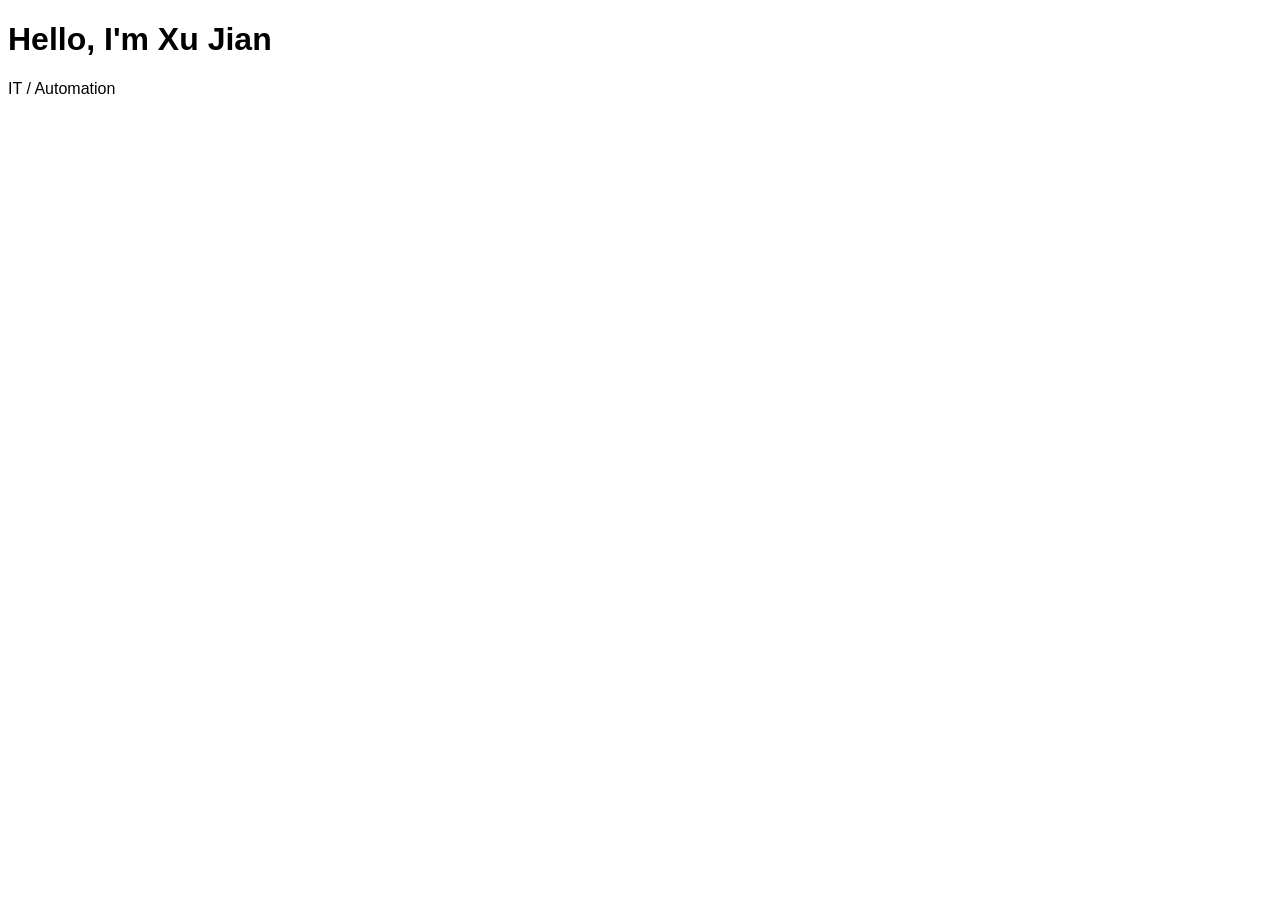
==== en/index.html @ 222ffc36 "Initial commit: personal site with multi-language support" ====
<!DOCTYPE html><html lang="en"><head>
<meta charset="UTF-8"><title>Xu Jian | Personal Site</title>
<link rel="stylesheet" href="/assets/css/style.css"></head>
<body><h1>Hello, I'm Xu Jian</h1><p>IT / Automation</p></body></html>
---- assets/css/style.css ----
body{font-family:Arial;}
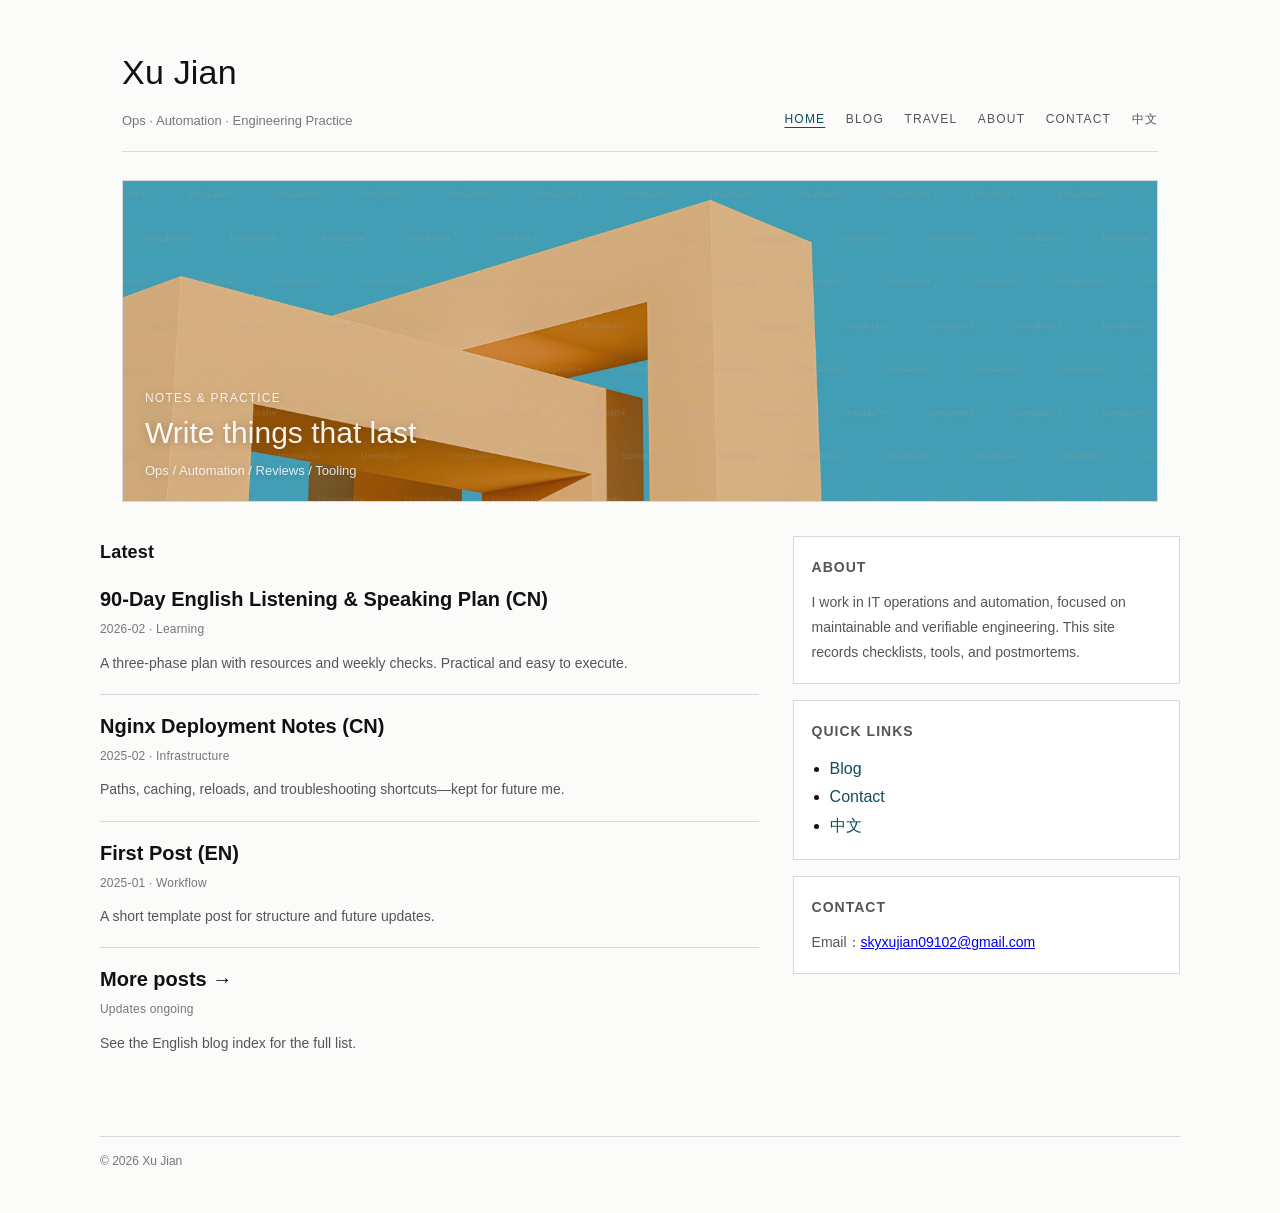
==== commit 79e53a72: "Update site: sync all content from webhall-site including blog, travel, and EN pages" ====
--- a/en/index.html
+++ b/en/index.html
@@ -1,4 +1,123 @@
-<!DOCTYPE html><html lang="en"><head>
-<meta charset="UTF-8"><title>Xu Jian | Personal Site</title>
-<link rel="stylesheet" href="/assets/css/style.css"></head>
-<body><h1>Hello, I'm Xu Jian</h1><p>IT / Automation</p></body></html>+<!DOCTYPE html>
+<html lang="en">
+<head>
+  <meta charset="UTF-8" />
+  <meta name="viewport" content="width=device-width, initial-scale=1" />
+  <title>Xu Jian | Notes & Articles</title>
+
+  <meta name="description" content="Personal website: operations, automation, engineering practice, and notes.">
+  <meta name="author" content="Xu Jian">
+
+  <link rel="stylesheet" href="/assets/css/style.css" />
+</head>
+
+<body>
+  <header class="site-header">
+    <div class="container">
+      <div class="masthead">
+        <div class="brand">
+          <a href="/en/" class="brand-title">Xu Jian</a>
+          <div class="brand-sub">Ops · Automation · Engineering Practice</div>
+        </div>
+
+        <nav class="nav">
+          <a href="/en/" class="is-active">Home</a>
+          <a href="/en/blog/">Blog</a>
+          <a href="/travel/">Travel</a>
+          <a href="#about">About</a>
+          <a href="#contact">Contact</a>
+          <a href="/">中文</a>
+        </nav>
+      </div>
+
+      <div class="rule"></div>
+    </div>
+  </header>
+
+  <section class="banner">
+    <div class="container">
+      <div class="banner-frame">
+        <img src="/assets/img/banner.jpg" alt="Banner" loading="lazy">
+        <div class="banner-caption">
+          <div class="cap-top">Notes & Practice</div>
+          <div class="cap-title">Write things that last</div>
+          <div class="cap-sub">Ops / Automation / Reviews / Tooling</div>
+        </div>
+      </div>
+    </div>
+  </section>
+
+  <main class="container main">
+    <div class="layout">
+      <section class="posts">
+        <h2 class="section-title">Latest</h2>
+
+        <article class="post-item">
+          <h3><a href="/blog/posts/2026-02-english-study-plan.html">90‑Day English Listening & Speaking Plan (CN)</a></h3>
+          <div class="post-meta">2026-02 · Learning</div>
+          <p class="post-excerpt">
+            A three‑phase plan with resources and weekly checks. Practical and easy to execute.
+          </p>
+        </article>
+
+        <article class="post-item">
+          <h3><a href="/blog/posts/2025-02-nginx-notes.html">Nginx Deployment Notes (CN)</a></h3>
+          <div class="post-meta">2025-02 · Infrastructure</div>
+          <p class="post-excerpt">
+            Paths, caching, reloads, and troubleshooting shortcuts—kept for future me.
+          </p>
+        </article>
+
+        <article class="post-item">
+          <h3><a href="/en/blog/posts/2025-01-first-post.html">First Post (EN)</a></h3>
+          <div class="post-meta">2025-01 · Workflow</div>
+          <p class="post-excerpt">
+            A short template post for structure and future updates.
+          </p>
+        </article>
+
+        <article class="post-item">
+          <h3><a href="/en/blog/">More posts →</a></h3>
+          <div class="post-meta">Updates ongoing</div>
+          <p class="post-excerpt">
+            See the English blog index for the full list.
+          </p>
+        </article>
+      </section>
+
+      <aside class="sidebar">
+        <div class="side-card">
+          <h3 class="side-title">About</h3>
+          <p class="side-text" id="about">
+            I work in IT operations and automation, focused on maintainable and verifiable engineering.
+            This site records checklists, tools, and postmortems.
+          </p>
+        </div>
+
+        <div class="side-card">
+          <h3 class="side-title">Quick Links</h3>
+          <ul class="side-links">
+            <li><a href="/en/blog/">Blog</a></li>
+            <li><a href="#contact">Contact</a></li>
+            <li><a href="/">中文</a></li>
+          </ul>
+        </div>
+
+        <div class="side-card" id="contact">
+          <h3 class="side-title">Contact</h3>
+          <p class="side-text">
+            Email：<a href="mailto:skyxujian09102@gmail.com">skyxujian09102@gmail.com</a>
+          </p>
+        </div>
+      </aside>
+    </div>
+
+    <footer class="site-footer">
+      <div class="rule"></div>
+      <div class="footer-text">© 2026 Xu Jian</div>
+    </footer>
+  </main>
+
+  <script src="/assets/js/main.js"></script>
+</body>
+</html>
--- a/assets/css/style.css
+++ b/assets/css/style.css
@@ -1 +1,499 @@
-body{font-family:Arial;}+:root{
+  --paper:#fbfbfa;
+  --ink:#111;
+  --sub:#555;
+  --muted:#777;
+  --line:#d9d9d9;
+
+  --link:#0f4c5c;         /* 克制深青蓝：只做链接与强调 */
+  --link-hover:#0b3b47;
+
+  --max: 1080px;
+}
+
+*{box-sizing:border-box}
+html,body{margin:0;padding:0}
+body{
+  background: var(--paper);
+  color: var(--ink);
+  font-family: -apple-system,BlinkMacSystemFont,"Segoe UI","PingFang SC",Arial,sans-serif;
+  line-height: 1.8;
+  -webkit-font-smoothing: antialiased;
+  text-rendering: optimizeLegibility;
+}
+
+.container{
+  max-width: var(--max);
+  margin: 0 auto;
+  padding: 0 22px;
+}
+
+/* 顶部：纸张感 */
+.site-header{
+  padding: 42px 0 18px;
+}
+
+.masthead{
+  display:flex;
+  align-items:flex-end;
+  justify-content:space-between;
+  gap: 18px;
+  flex-wrap: wrap;
+}
+
+.brand-title{
+  font-size: 34px;
+  letter-spacing: .2px;
+  text-decoration:none;
+  color: var(--ink);
+}
+
+.brand-sub{
+  margin-top: 6px;
+  font-size: 13px;
+  color: var(--muted);
+}
+
+.nav a{
+  font-size: 12px;
+  letter-spacing: 1.2px;
+  text-transform: uppercase;
+  text-decoration:none;
+  color: var(--sub);
+  margin-left: 16px;
+}
+
+.nav a:hover{color: var(--link)}
+.nav a.is-active{color: var(--link); text-decoration: underline; text-underline-offset: 4px;}
+
+.rule{
+  height:1px;
+  background: var(--line);
+  margin-top: 18px;
+}
+
+/* 横幅：插图感，不抢戏 */
+.banner{
+  padding: 10px 0 26px;
+}
+
+.banner-frame{
+  position: relative;
+  border: 1px solid var(--line);
+  background: #fff;
+}
+
+.banner-frame img{
+  width:100%;
+  height: 320px;
+  object-fit: cover;
+  display:block;
+  filter: saturate(.95) contrast(.98);
+}
+
+/* 横幅文字：淡淡的，不做舞台 */
+.banner-caption{
+  position:absolute;
+  left: 22px;
+  bottom: 18px;
+  color: rgba(255,255,255,.92);
+  text-shadow: 0 1px 10px rgba(0,0,0,.25);
+  max-width: 70%;
+}
+
+.cap-top{
+  font-size: 12px;
+  letter-spacing: 1.2px;
+  text-transform: uppercase;
+  opacity: .9;
+}
+
+.cap-title{
+  margin-top: 6px;
+  font-size: 30px;
+  line-height: 1.2;
+  font-weight: 500;
+}
+
+.cap-sub{
+  margin-top: 8px;
+  font-size: 13px;
+  opacity: .9;
+}
+
+/* 主体布局 */
+.main{
+  padding: 8px 0 40px;
+}
+
+.layout{
+  display:grid;
+  grid-template-columns: 1.7fr 1fr;
+  gap: 34px;
+  align-items:start;
+}
+
+.section-title{
+  margin: 0 0 18px;
+  font-size: 18px;
+  font-weight: 600;
+  letter-spacing: .2px;
+}
+
+/* 文章列表：像杂志，不像卡片 */
+.post-item{
+  padding: 18px 0;
+  border-top: 1px solid var(--line);
+}
+
+.post-item:first-of-type{
+  border-top: 0;
+  padding-top: 0;
+}
+
+.post-item h3{
+  margin: 0;
+  font-size: 20px;
+  line-height: 1.35;
+  font-weight: 600;
+}
+
+.post-item a{
+  color: var(--ink);
+  text-decoration: none;
+}
+
+.post-item a:hover{
+  color: var(--link);
+  text-decoration: underline;
+  text-underline-offset: 4px;
+}
+
+.post-meta{
+  margin-top: 6px;
+  font-size: 12px;
+  color: var(--muted);
+  letter-spacing: .2px;
+}
+
+.post-excerpt{
+  margin: 10px 0 0;
+  color: var(--sub);
+  font-size: 14px;
+}
+
+/* 侧栏：克制的小纸块 */
+.side-card{
+  border: 1px solid var(--line);
+  padding: 18px 18px;
+  background: #fff;
+  margin-bottom: 16px;
+}
+
+.side-title{
+  margin: 0 0 10px;
+  font-size: 14px;
+  letter-spacing: 1px;
+  text-transform: uppercase;
+  color: var(--sub);
+}
+
+.side-text{
+  margin: 0;
+  font-size: 14px;
+  color: var(--sub);
+}
+
+.side-links{
+  margin: 0;
+  padding-left: 18px;
+}
+
+.side-links a{
+  color: var(--link);
+  text-decoration: none;
+}
+.side-links a:hover{
+  text-decoration: underline;
+  text-underline-offset: 4px;
+}
+
+/* Footer */
+.site-footer{
+  margin-top: 32px;
+  padding-top: 12px;
+}
+
+.footer-text{
+  margin-top: 14px;
+  font-size: 12px;
+  color: var(--muted);
+}
+
+/* 旅行相关样式 */
+
+/* 旅行分类导航 */
+.travel-categories{
+  margin-bottom: 24px;
+}
+
+.category-tabs{
+  display: flex;
+  gap: 12px;
+  margin-top: 12px;
+  padding-bottom: 12px;
+  border-bottom: 2px solid var(--line);
+}
+
+.cat-tab{
+  padding: 8px 18px;
+  font-size: 14px;
+  text-decoration: none;
+  color: var(--sub);
+  background: transparent;
+  border: 1px solid var(--line);
+  border-radius: 4px;
+  transition: all 0.2s ease;
+  cursor: pointer;
+}
+
+.cat-tab:hover{
+  color: var(--link);
+  border-color: var(--link);
+}
+
+.cat-tab.active{
+  color: #fff;
+  background: var(--link);
+  border-color: var(--link);
+}
+
+.travel-category{
+  animation: fadeIn 0.3s ease;
+}
+
+@keyframes fadeIn {
+  from { opacity: 0; transform: translateY(10px); }
+  to { opacity: 1; transform: translateY(0); }
+}
+
+/* 旅行文章预览图 */
+.travel-preview{
+  margin-top: 14px;
+  border: 1px solid var(--line);
+}
+
+.travel-preview img{
+  width: 100%;
+  height: auto;
+  display: block;
+  object-fit: cover;
+}
+
+/* 照片画廊区域 */
+.photo-gallery-section{
+  margin-top: 40px;
+  padding-top: 28px;
+  border-top: 1px solid var(--line);
+}
+
+.photo-gallery{
+  display: grid;
+  grid-template-columns: repeat(3, 1fr);
+  gap: 12px;
+  margin-top: 18px;
+}
+
+.photo-item{
+  position: relative;
+  overflow: hidden;
+  border: 1px solid var(--line);
+  background: #fff;
+  aspect-ratio: 4/3;
+}
+
+.photo-item img{
+  width: 100%;
+  height: 100%;
+  object-fit: cover;
+  display: block;
+  transition: transform 0.3s ease;
+}
+
+.photo-item:hover img{
+  transform: scale(1.05);
+}
+
+/* 文章详情页样式 */
+.post-content{
+  max-width: 780px;
+  margin: 0 auto;
+}
+
+.post-header{
+  padding-bottom: 24px;
+  border-bottom: 1px solid var(--line);
+  margin-bottom: 32px;
+}
+
+.post-title{
+  margin: 0;
+  font-size: 36px;
+  line-height: 1.3;
+  font-weight: 700;
+  color: var(--ink);
+}
+
+.post-body{
+  font-size: 16px;
+  line-height: 1.8;
+  color: var(--ink);
+}
+
+.post-body h2{
+  margin: 38px 0 16px;
+  font-size: 26px;
+  font-weight: 600;
+  color: var(--ink);
+}
+
+.post-body h3{
+  margin: 28px 0 12px;
+  font-size: 20px;
+  font-weight: 600;
+  color: var(--ink);
+}
+
+.post-body p{
+  margin: 16px 0;
+}
+
+.post-body ul, .post-body ol{
+  margin: 16px 0;
+  padding-left: 28px;
+}
+
+.post-body li{
+  margin: 8px 0;
+}
+
+.post-body blockquote{
+  margin: 24px 0;
+  padding: 16px 20px;
+  border-left: 4px solid var(--link);
+  background: #f9f9f9;
+  font-style: italic;
+  color: var(--sub);
+}
+
+.post-body blockquote p{
+  margin: 0;
+}
+
+/* 旅行照片网格 */
+.travel-photo-grid{
+  display: grid;
+  grid-template-columns: repeat(2, 1fr);
+  gap: 14px;
+  margin: 24px 0;
+}
+
+.travel-photo-grid.single{
+  grid-template-columns: 1fr;
+}
+
+.travel-photo-grid img{
+  width: 100%;
+  height: auto;
+  border: 1px solid var(--line);
+  display: block;
+}
+
+/* 视频容器 */
+.travel-video{
+  margin: 28px 0;
+  border: 1px solid var(--line);
+  background: #000;
+}
+
+.travel-video video{
+  width: 100%;
+  height: auto;
+  display: block;
+}
+
+.video-caption{
+  margin: 0;
+  padding: 10px 14px;
+  font-size: 13px;
+  color: var(--muted);
+  background: var(--paper);
+  text-align: center;
+}
+
+/* 文章底部 */
+.post-footer{
+  margin-top: 48px;
+  padding-top: 24px;
+  border-top: 1px solid var(--line);
+}
+
+.post-tags{
+  margin-bottom: 20px;
+}
+
+.tag{
+  display: inline-block;
+  padding: 4px 12px;
+  margin-right: 8px;
+  margin-bottom: 8px;
+  font-size: 12px;
+  color: var(--link);
+  background: #f0f0f0;
+  border-radius: 3px;
+  text-transform: uppercase;
+  letter-spacing: 0.5px;
+}
+
+.btn-back{
+  display: inline-block;
+  padding: 8px 16px;
+  font-size: 14px;
+  color: var(--link);
+  text-decoration: none;
+  border: 1px solid var(--link);
+  border-radius: 3px;
+  transition: all 0.2s ease;
+}
+
+.btn-back:hover{
+  background: var(--link);
+  color: #fff;
+}
+
+/* 响应式 */
+@media (max-width: 900px){
+  .banner-frame img{height: 260px;}
+  .layout{grid-template-columns: 1fr; gap: 18px;}
+  .nav a{margin-left: 12px;}
+  
+  .photo-gallery{
+    grid-template-columns: repeat(2, 1fr);
+  }
+  
+  .travel-photo-grid{
+    grid-template-columns: 1fr;
+  }
+  
+  .post-title{
+    font-size: 28px;
+  }
+  
+  .post-body{
+    font-size: 15px;
+  }
+  
+  .post-body h2{
+    font-size: 22px;
+  }
+}
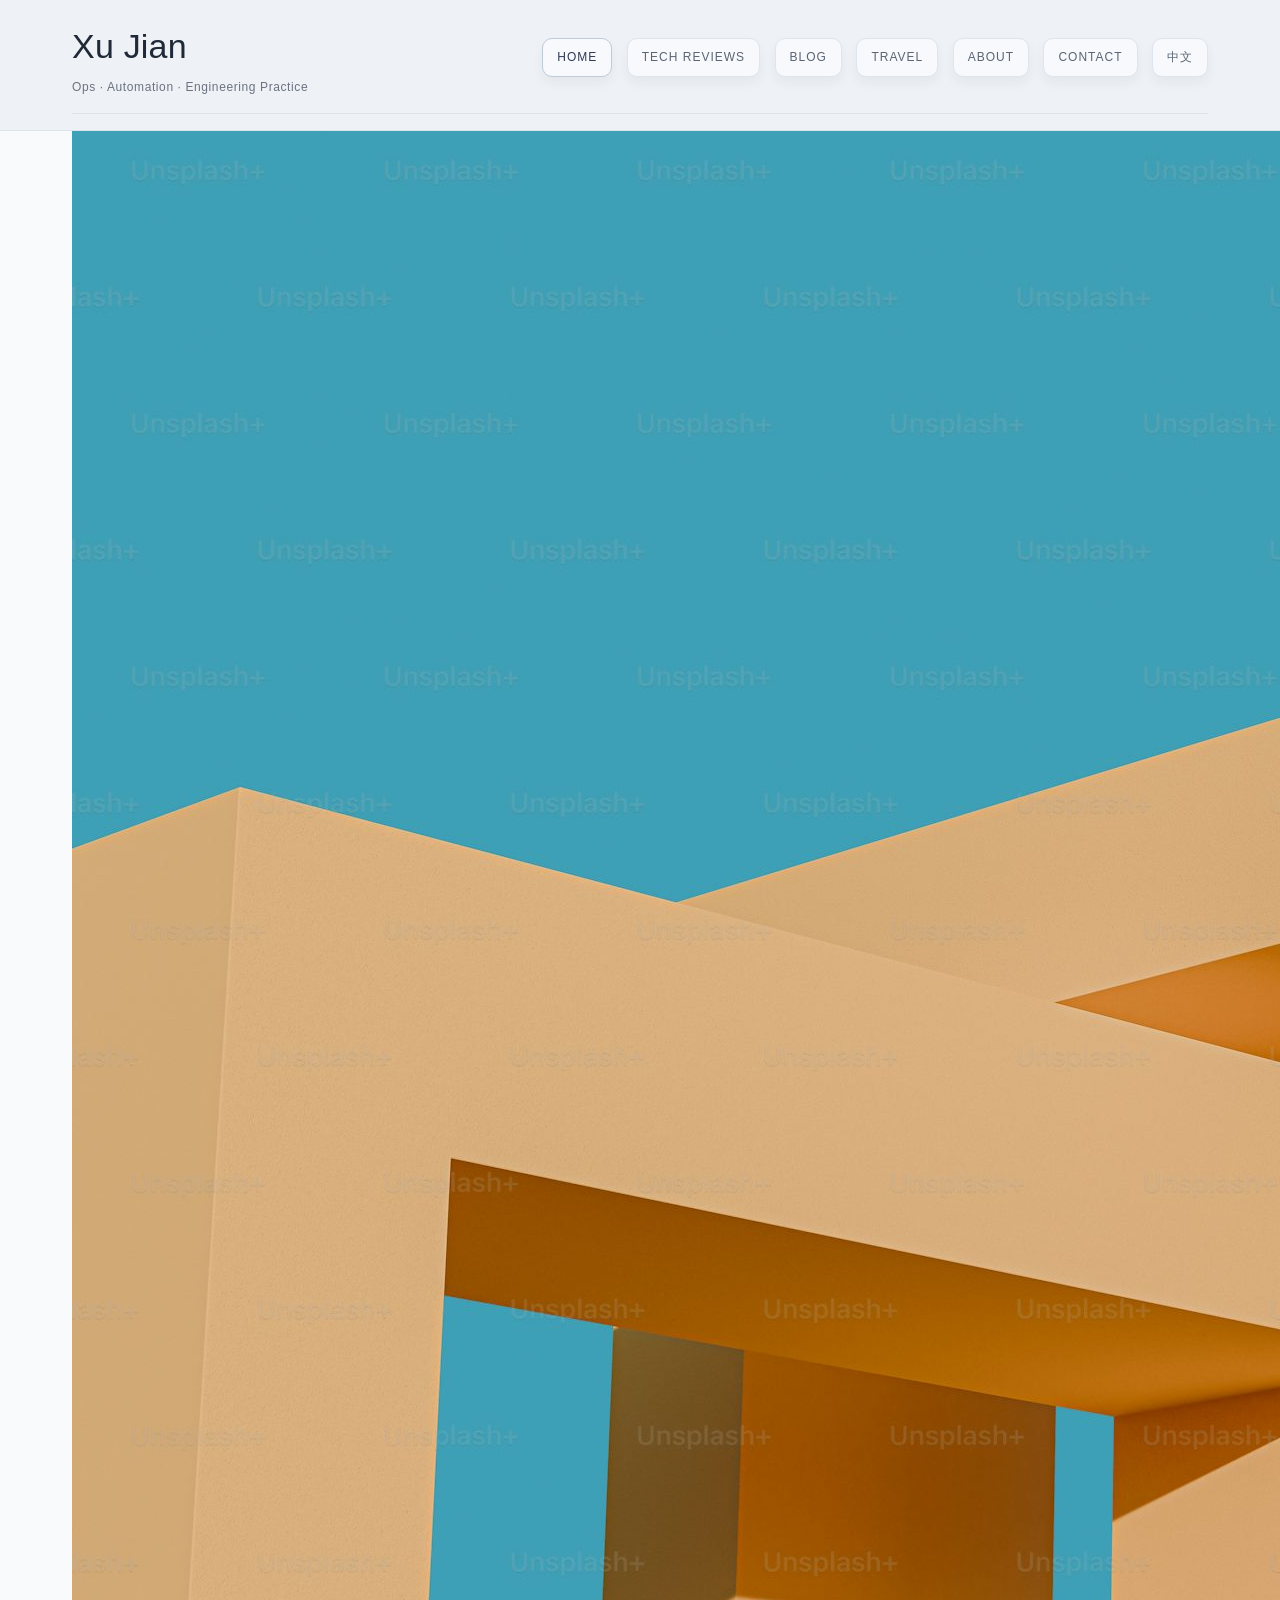
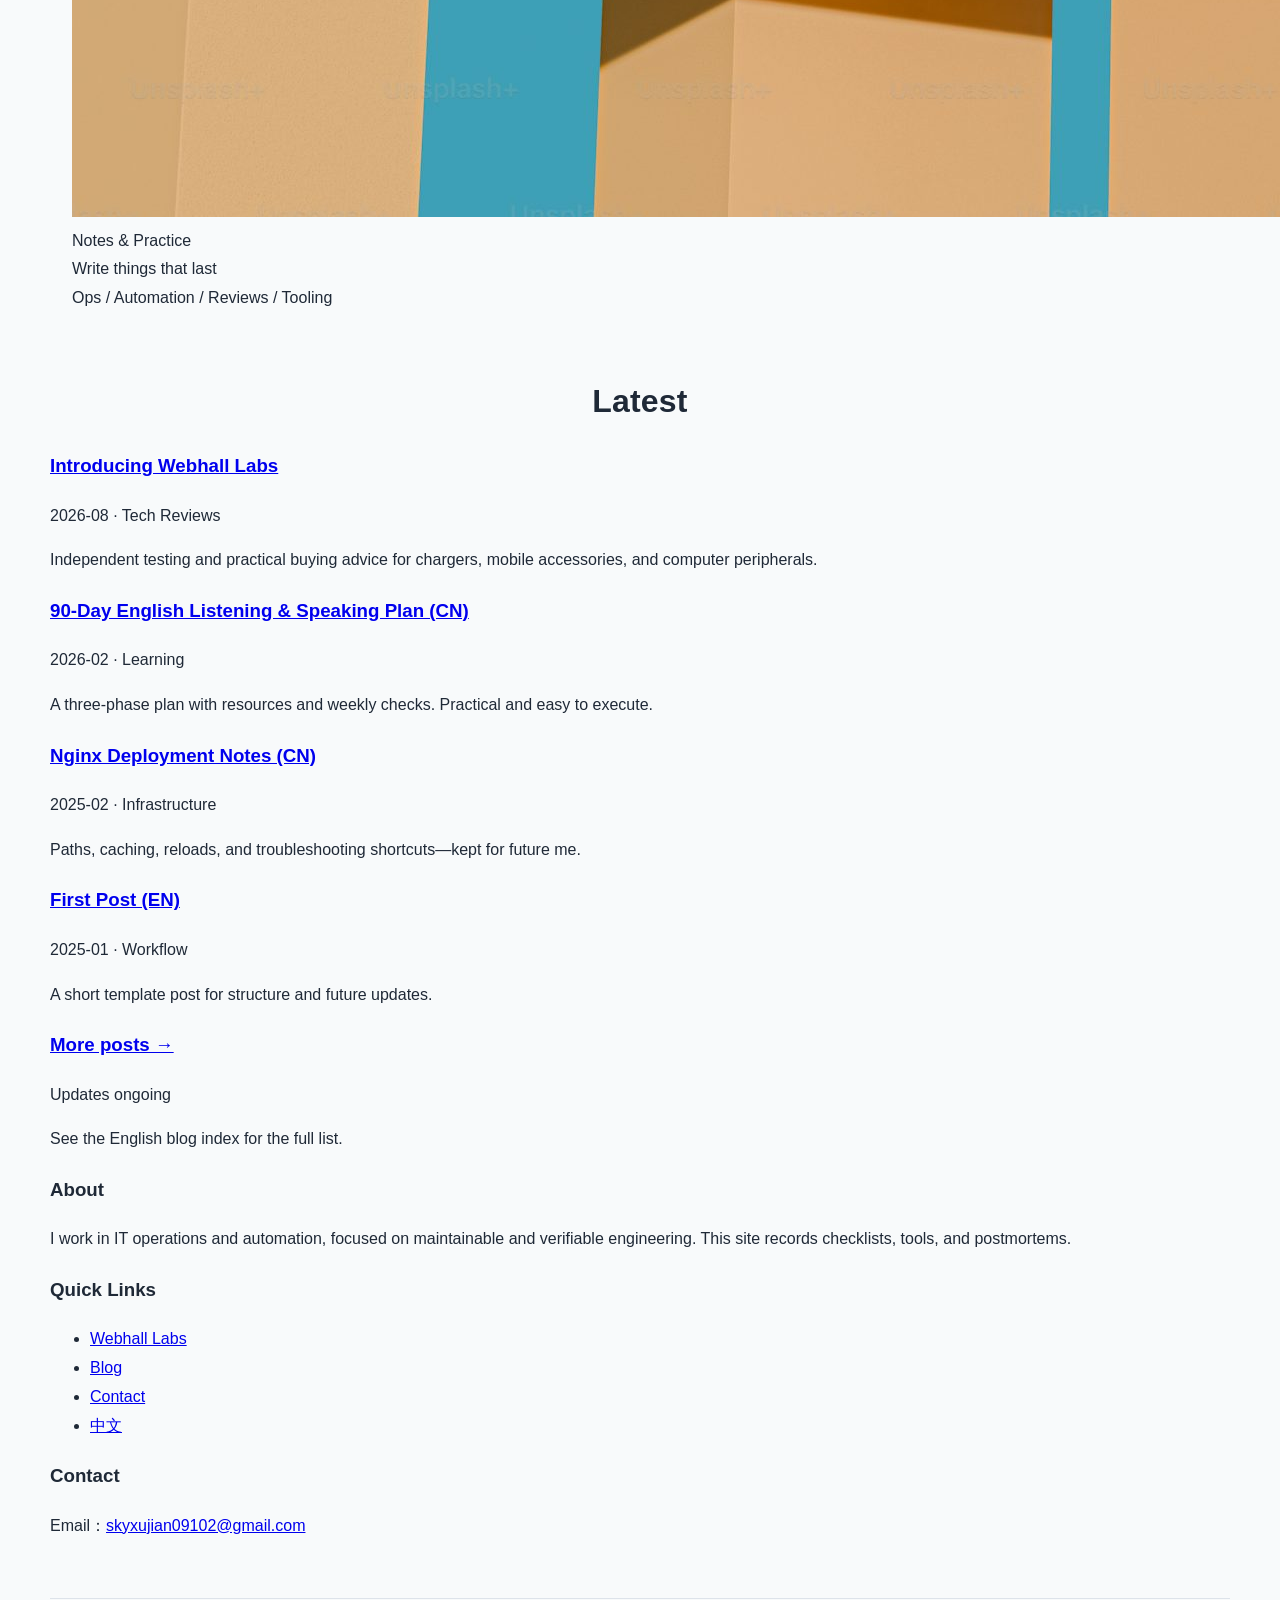
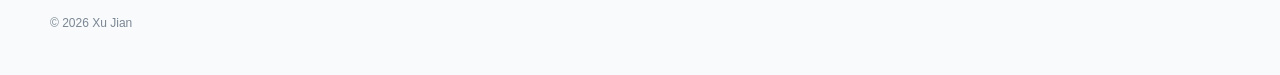
==== commit fcafbb55: "add Webhall Labs tech review channel" ====
--- a/en/index.html
+++ b/en/index.html
@@ -3,7 +3,7 @@
 <head>
   <meta charset="UTF-8" />
   <meta name="viewport" content="width=device-width, initial-scale=1" />
-  <title>Xu Jian | Notes & Articles</title>
+  <title>Xu Jian | Notes &amp; Articles</title>
 
   <meta name="description" content="Personal website: operations, automation, engineering practice, and notes.">
   <meta name="author" content="Xu Jian">
@@ -22,6 +22,7 @@
 
         <nav class="nav">
           <a href="/en/" class="is-active">Home</a>
+          <a href="/tech/">Tech Reviews</a>
           <a href="/en/blog/">Blog</a>
           <a href="/travel/">Travel</a>
           <a href="#about">About</a>
@@ -51,6 +52,14 @@
     <div class="layout">
       <section class="posts">
         <h2 class="section-title">Latest</h2>
+
+        <article class="post-item">
+          <h3><a href="/tech/">Introducing Webhall Labs</a></h3>
+          <div class="post-meta">2026-08 · Tech Reviews</div>
+          <p class="post-excerpt">
+            Independent testing and practical buying advice for chargers, mobile accessories, and computer peripherals.
+          </p>
+        </article>
 
         <article class="post-item">
           <h3><a href="/blog/posts/2026-02-english-study-plan.html">90‑Day English Listening & Speaking Plan (CN)</a></h3>
@@ -97,6 +106,7 @@
         <div class="side-card">
           <h3 class="side-title">Quick Links</h3>
           <ul class="side-links">
+            <li><a href="/tech/">Webhall Labs</a></li>
             <li><a href="/en/blog/">Blog</a></li>
             <li><a href="#contact">Contact</a></li>
             <li><a href="/">中文</a></li>
--- a/assets/css/style.css
+++ b/assets/css/style.css
@@ -1,22 +1,30 @@
 :root{
-  --paper:#fbfbfa;
-  --ink:#111;
-  --sub:#555;
-  --muted:#777;
-  --line:#d9d9d9;
-
-  --link:#0f4c5c;         /* 克制深青蓝：只做链接与强调 */
-  --link-hover:#0b3b47;
-
-  --max: 1080px;
+  /* 色彩方案 60-30-10 */
+  --paper:#ffffff;        /* 60% 主色 - 白色背景 */
+  --bg-light:#f8fafb;     /* 60% 主色 - 浅灰背景 */
+  --bg-dark:#1f2937;      /* 备用深灰 */
+  
+  --ink:#1f2937;          /* 正文深色 */
+  --sub:#4b5563;          /* 次要文本 */
+  --muted:#7b8794;        /* 淡化文本 */
+  --line:#e1e7ef;         /* 分割线 */
+
+  --link:#5b60e0;         /* 10% 强调色 - 紫色 */
+  --link-hover:#4a4fcb;
+
+  --max: 1180px;
+  
+  /* 字体：只用2种 */
+  --font-display: 'Segoe UI', 'PingFang SC', -apple-system, BlinkMacSystemFont, sans-serif;
+  --font-body: -apple-system, BlinkMacSystemFont, 'Segoe UI', 'PingFang SC', sans-serif;
 }
 
 *{box-sizing:border-box}
 html,body{margin:0;padding:0}
 body{
-  background: var(--paper);
-  color: var(--ink);
-  font-family: -apple-system,BlinkMacSystemFont,"Segoe UI","PingFang SC",Arial,sans-serif;
+  background: var(--bg-light);
+  color: var(--ink);
+  font-family: var(--font-body);
   line-height: 1.8;
   -webkit-font-smoothing: antialiased;
   text-rendering: optimizeLegibility;
@@ -28,14 +36,16 @@
   padding: 0 22px;
 }
 
-/* 顶部：纸张感 */
+/* 顶部：轻质导航条 */
 .site-header{
-  padding: 42px 0 18px;
+  padding: 16px 0 16px;
+  background: #eef1f5;
+  border-bottom: 1px solid #dde3ea;
 }
 
 .masthead{
   display:flex;
-  align-items:flex-end;
+  align-items:center;
   justify-content:space-between;
   gap: 18px;
   flex-wrap: wrap;
@@ -49,174 +59,402 @@
 }
 
 .brand-sub{
-  margin-top: 6px;
-  font-size: 13px;
-  color: var(--muted);
+  margin-top: 0;
+  font-size: 12px;
+  color: #6b7280;
+  letter-spacing: .6px;
 }
 
 .nav a{
   font-size: 12px;
+  letter-spacing: 1px;
+  text-transform: uppercase;
+  text-decoration:none;
+  color: #5a6473;
+  margin-left: 10px;
+  padding: 8px 14px;
+  background: #f7f9fc;
+  border: 1px solid #dfe5ec;
+  border-radius: 10px;
+  display: inline-flex;
+  align-items: center;
+  justify-content: center;
+  box-shadow: 0 6px 12px rgba(31,41,55,.05);
+}
+
+.nav a:hover{color: #2f3a52; border-color: #cdd6e1;}
+.nav a.is-active{color: #2f3a52; border-color: #bfcbd9;}
+
+.rule{
+  height:1px;
+  background: #dde3ea;
+  margin-top: 14px;
+}
+
+/* 横幅：全宽长条 1920x80 */
+.banner{
+  padding: 0 0 20px;
+}
+
+.hero-panel{
+  position: relative;
+  width: 100%;
+  height: 480px;
+  border-radius: 12px;
+  overflow: hidden;
+}
+
+.hero-text{
+  position: absolute;
+  left: 40px;
+  top: 50%;
+  transform: translateY(-50%);
+  max-width: 600px;
+  color: #fff;
+  text-shadow: 0 4px 16px rgba(0,0,0,.5);
+  z-index: 10;
+  margin: 0;
+}
+
+.hero-kicker{
+  font-size: 11px;
   letter-spacing: 1.2px;
   text-transform: uppercase;
-  text-decoration:none;
-  color: var(--sub);
-  margin-left: 16px;
-}
-
-.nav a:hover{color: var(--link)}
-.nav a.is-active{color: var(--link); text-decoration: underline; text-underline-offset: 4px;}
-
-.rule{
-  height:1px;
-  background: var(--line);
-  margin-top: 18px;
-}
-
-/* 横幅：插图感，不抢戏 */
-.banner{
-  padding: 10px 0 26px;
-}
-
-.banner-frame{
-  position: relative;
-  border: 1px solid var(--line);
-  background: #fff;
-}
-
-.banner-frame img{
-  width:100%;
-  height: 320px;
+  color: rgba(255,255,255,.9);
+  margin: 0;
+}
+
+.hero-title{
+  margin: 4px 0 0;
+  font-size: 56px;
+  line-height: 1.2;
+  font-weight: 600;
+  color: #fff;
+  font-family: var(--font-display);
+  letter-spacing: -0.5px;
+}
+
+.hero-sub{
+  display: none;
+}
+
+.hero-btn{
+  display: none;
+}
+
+.hero-banner-img{
+  position: absolute;
+  top: 0;
+  left: 0;
+  width: 100%;
+  height: 100%;
+}
+
+.hero-banner-img img{
+  width: 100%;
+  height: 100%;
   object-fit: cover;
-  display:block;
-  filter: saturate(.95) contrast(.98);
-}
-
-/* 横幅文字：淡淡的，不做舞台 */
-.banner-caption{
-  position:absolute;
-  left: 22px;
-  bottom: 18px;
-  color: rgba(255,255,255,.92);
-  text-shadow: 0 1px 10px rgba(0,0,0,.25);
-  max-width: 70%;
-}
-
-.cap-top{
-  font-size: 12px;
-  letter-spacing: 1.2px;
-  text-transform: uppercase;
-  opacity: .9;
-}
-
-.cap-title{
-  margin-top: 6px;
-  font-size: 30px;
-  line-height: 1.2;
-  font-weight: 500;
-}
-
-.cap-sub{
-  margin-top: 8px;
-  font-size: 13px;
-  opacity: .9;
+  display: block;
 }
 
 /* 主体布局 */
 .main{
-  padding: 8px 0 40px;
-}
-
-.layout{
-  display:grid;
-  grid-template-columns: 1.7fr 1fr;
-  gap: 34px;
-  align-items:start;
-}
-
+  padding: 40px 0;
+}
+
+/* 1. 核心价值卡片 */
+.value-section{
+  padding: 60px 0;
+  background: var(--bg-light);
+  border-radius: 16px;
+  margin-bottom: 60px;
+}
+
+.value-card{
+  background: var(--paper);
+  padding: 40px;
+  border-radius: 16px;
+  border: 1px solid var(--line);
+  text-align: center;
+  max-width: 800px;
+  margin: 0 auto;
+  box-shadow: 0 8px 24px rgba(31,41,55,.04);
+}
+
+.value-card h2{
+  font-size: 28px;
+  margin: 0 0 16px;
+  color: var(--ink);
+}
+
+.value-card p{
+  font-size: 16px;
+  line-height: 1.8;
+  color: var(--sub);
+  margin: 12px 0;
+}
+
+.value-core{
+  font-size: 18px;
+  color: var(--link);
+  font-weight: 500;
+  margin-top: 20px !important;
+  padding-top: 20px;
+  border-top: 2px solid #e1e7ef;
+}
+
+/* 2. 作品集 */
+.portfolio-section{
+  padding: 60px 0;
+}
+
+.portfolio-grid{
+  display: grid;
+  grid-template-columns: repeat(3, 1fr);
+  gap: 28px;
+  margin-top: 32px;
+}
+
+.portfolio-item{
+  background: var(--paper);
+  border: 1px solid var(--line);
+  border-radius: 16px;
+  overflow: hidden;
+  box-shadow: 0 8px 24px rgba(31,41,55,.04);
+  transition: all 0.3s ease;
+}
+
+.portfolio-item:hover{
+  transform: translateY(-4px);
+  box-shadow: 0 20px 36px rgba(31,41,55,.12);
+}
+
+.portfolio-img{
+  width: 100%;
+  height: 200px;
+  display: block;
+}
+
+.portfolio-item h3{
+  margin: 0;
+  padding: 24px 24px 8px;
+  font-size: 18px;
+  font-weight: 600;
+  color: var(--ink);
+}
+
+.portfolio-item p{
+  padding: 0 24px;
+  font-size: 14px;
+  color: var(--sub);
+  margin: 0 0 16px;
+}
+
+.portfolio-link{
+  display: inline-block;
+  padding: 0 24px 24px;
+  color: var(--link);
+  text-decoration: none;
+  font-size: 14px;
+  font-weight: 500;
+}
+
+.portfolio-link:hover{
+  text-decoration: underline;
+}
+
+/* 3. 关于我 */
+.about-section{
+  padding: 60px 0;
+  background: var(--bg-light);
+  border-radius: 16px;
+  margin-bottom: 60px;
+}
+
+.about-content{
+  max-width: 800px;
+  margin: 0 auto;
+}
+
+.about-content p{
+  font-size: 16px;
+  line-height: 1.8;
+  color: var(--sub);
+  margin: 16px 0;
+}
+
+.about-list{
+  list-style: none;
+  padding: 0;
+  margin: 24px 0;
+}
+
+.about-list li{
+  font-size: 15px;
+  color: var(--sub);
+  margin: 12px 0;
+  padding-left: 0;
+}
+
+.about-list strong{
+  color: var(--ink);
+}
+
+.about-content a{
+  color: var(--link);
+  text-decoration: none;
+}
+
+.about-content a:hover{
+  text-decoration: underline;
+}
+
+/* 4. 博客文章网格 */
+.blog-section{
+  padding: 60px 0;
+  background: var(--paper);
+}
+
+.posts-grid{
+  display: grid;
+  grid-template-columns: repeat(3, 1fr);
+  gap: 28px;
+  margin-top: 32px;
+}
+
+.post-card{
+  background: var(--paper);
+  border: 1px solid var(--line);
+  padding: 28px;
+  border-radius: 16px;
+  box-shadow: 0 8px 24px rgba(31,41,55,.05);
+  transition: all 0.3s ease;
+}
+
+.post-card:hover{
+  transform: translateY(-4px);
+  box-shadow: 0 20px 36px rgba(31,41,55,.12);
+}
+
+.post-card h3{
+  margin: 0;
+  font-size: 18px;
+  line-height: 1.4;
+  color: var(--ink);
+}
+
+.post-card a{
+  color: var(--ink);
+  text-decoration: none;
+}
+
+.post-card a:hover{
+  color: var(--link);
+}
+
+.post-card .post-meta{
+  margin: 10px 0 16px;
+  font-size: 12px;
+  color: var(--muted);
+}
+
+.post-card .post-excerpt{
+  font-size: 14px;
+  color: var(--sub);
+  line-height: 1.6;
+  margin: 0;
+}
+
+.view-all{
+  text-align: center;
+  margin-top: 40px;
+}
+
+.view-all a{
+  display: inline-block;
+  padding: 12px 28px;
+  font-size: 14px;
+  color: var(--link);
+  border: 1px solid var(--link);
+  border-radius: 8px;
+  text-decoration: none;
+  transition: all 0.3s ease;
+}
+
+.view-all a:hover{
+  background: var(--link);
+  color: #fff;
+}
+
+/* 5. 联系方式 */
+.contact-section{
+  padding: 60px 0;
+  background: var(--bg-light);
+  border-radius: 16px;
+  margin-bottom: 40px;
+}
+
+.contact-content{
+  max-width: 800px;
+  margin: 0 auto;
+  text-align: center;
+}
+
+.contact-content p{
+  font-size: 16px;
+  color: var(--sub);
+  margin: 0 0 32px;
+}
+
+.contact-methods{
+  display: grid;
+  grid-template-columns: repeat(3, 1fr);
+  gap: 24px;
+  margin-top: 32px;
+}
+
+.contact-item{
+  display: block;
+  padding: 24px;
+  background: var(--paper);
+  border: 1px solid var(--line);
+  border-radius: 12px;
+  color: var(--sub);
+  text-decoration: none;
+  transition: all 0.3s ease;
+  font-size: 13px;
+  line-height: 1.6;
+}
+
+.contact-item:hover{
+  border-color: var(--link);
+  color: var(--link);
+  box-shadow: 0 8px 20px rgba(91,96,224,.12);
+}
+
+.contact-item span{
+  font-weight: 600;
+  display: block;
+  margin-bottom: 8px;
+  font-size: 14px;
+}
+
+/* 通用样式 */
 .section-title{
   margin: 0 0 18px;
-  font-size: 18px;
+  font-size: 32px;
   font-weight: 600;
   letter-spacing: .2px;
-}
-
-/* 文章列表：像杂志，不像卡片 */
-.post-item{
-  padding: 18px 0;
-  border-top: 1px solid var(--line);
-}
-
-.post-item:first-of-type{
-  border-top: 0;
-  padding-top: 0;
-}
-
-.post-item h3{
-  margin: 0;
-  font-size: 20px;
-  line-height: 1.35;
-  font-weight: 600;
-}
-
-.post-item a{
-  color: var(--ink);
-  text-decoration: none;
-}
-
-.post-item a:hover{
-  color: var(--link);
-  text-decoration: underline;
-  text-underline-offset: 4px;
-}
-
-.post-meta{
-  margin-top: 6px;
-  font-size: 12px;
-  color: var(--muted);
-  letter-spacing: .2px;
-}
-
-.post-excerpt{
-  margin: 10px 0 0;
-  color: var(--sub);
-  font-size: 14px;
-}
-
-/* 侧栏：克制的小纸块 */
-.side-card{
-  border: 1px solid var(--line);
-  padding: 18px 18px;
-  background: #fff;
-  margin-bottom: 16px;
-}
-
-.side-title{
-  margin: 0 0 10px;
-  font-size: 14px;
-  letter-spacing: 1px;
-  text-transform: uppercase;
-  color: var(--sub);
-}
-
-.side-text{
-  margin: 0;
-  font-size: 14px;
-  color: var(--sub);
-}
-
-.side-links{
-  margin: 0;
-  padding-left: 18px;
-}
-
-.side-links a{
-  color: var(--link);
-  text-decoration: none;
-}
-.side-links a:hover{
-  text-decoration: underline;
-  text-underline-offset: 4px;
-}
+  text-align: center;
+  color: var(--ink);
+  font-family: var(--font-display);
+}
+
+h1, h2, h3, h4, h5, h6{
+  font-family: var(--font-display);
+}
+
+
 
 /* Footer */
 .site-footer{
@@ -472,28 +710,97 @@
 }
 
 /* 响应式 */
-@media (max-width: 900px){
-  .banner-frame img{height: 260px;}
-  .layout{grid-template-columns: 1fr; gap: 18px;}
-  .nav a{margin-left: 12px;}
-  
-  .photo-gallery{
+@media (max-width: 1024px){
+  .container{
+    padding: 0 20px;
+  }
+  
+  .portfolio-grid, .posts-grid, .contact-methods{
     grid-template-columns: repeat(2, 1fr);
   }
   
-  .travel-photo-grid{
+  .hero-title{font-size: 44px;}
+}
+
+@media (max-width: 768px){
+  .hero-panel{height: 280px;}
+  .hero-text{left: 20px;}
+  .hero-title{font-size: 32px; letter-spacing: 0;}
+  .hero-kicker{font-size: 10px;}
+  .hero-sub{font-size: 14px;}
+  
+  .section-title{font-size: 24px;}
+  
+  .portfolio-grid, .posts-grid{
     grid-template-columns: 1fr;
   }
   
-  .post-title{
-    font-size: 28px;
-  }
-  
-  .post-body{
-    font-size: 15px;
-  }
-  
-  .post-body h2{
-    font-size: 22px;
-  }
-}
+  .contact-methods{
+    grid-template-columns: 1fr;
+  }
+  
+  .value-card{
+    padding: 24px;
+  }
+  
+  .portfolio-img{
+    height: 160px;
+  }
+  
+  .value-section, .about-section, .contact-section{
+    padding: 40px 0;
+  }
+  
+  .nav a{
+    font-size: 11px;
+    padding: 6px 10px;
+    margin-left: 6px;
+  }
+}
+
+@media (max-width: 480px){
+  .container{
+    padding: 0 16px;
+  }
+  
+  .hero-panel{height: 220px;}
+  .hero-text{
+    left: 16px;
+    max-width: 90%;
+  }
+  
+  .hero-title{font-size: 26px; margin: 2px 0 0;}
+  .hero-kicker{font-size: 9px;}
+  .hero-sub{font-size: 13px; margin: 0 0 12px;}
+  
+  .section-title{font-size: 20px;}
+  
+  .value-section, .portfolio-section, .about-section, 
+  .blog-section, .contact-section{
+    padding: 32px 0;
+    margin-bottom: 32px;
+  }
+  
+  .value-card p, .about-content p{
+    font-size: 14px;
+  }
+  
+  .portfolio-item h3, .post-card h3{
+    font-size: 16px;
+  }
+  
+  .portfolio-img{
+    height: 140px;
+  }
+  
+  .contact-item{
+    padding: 16px;
+    font-size: 12px;
+  }
+  
+  .nav a{
+    font-size: 10px;
+    padding: 5px 8px;
+    margin-left: 4px;
+  }
+}
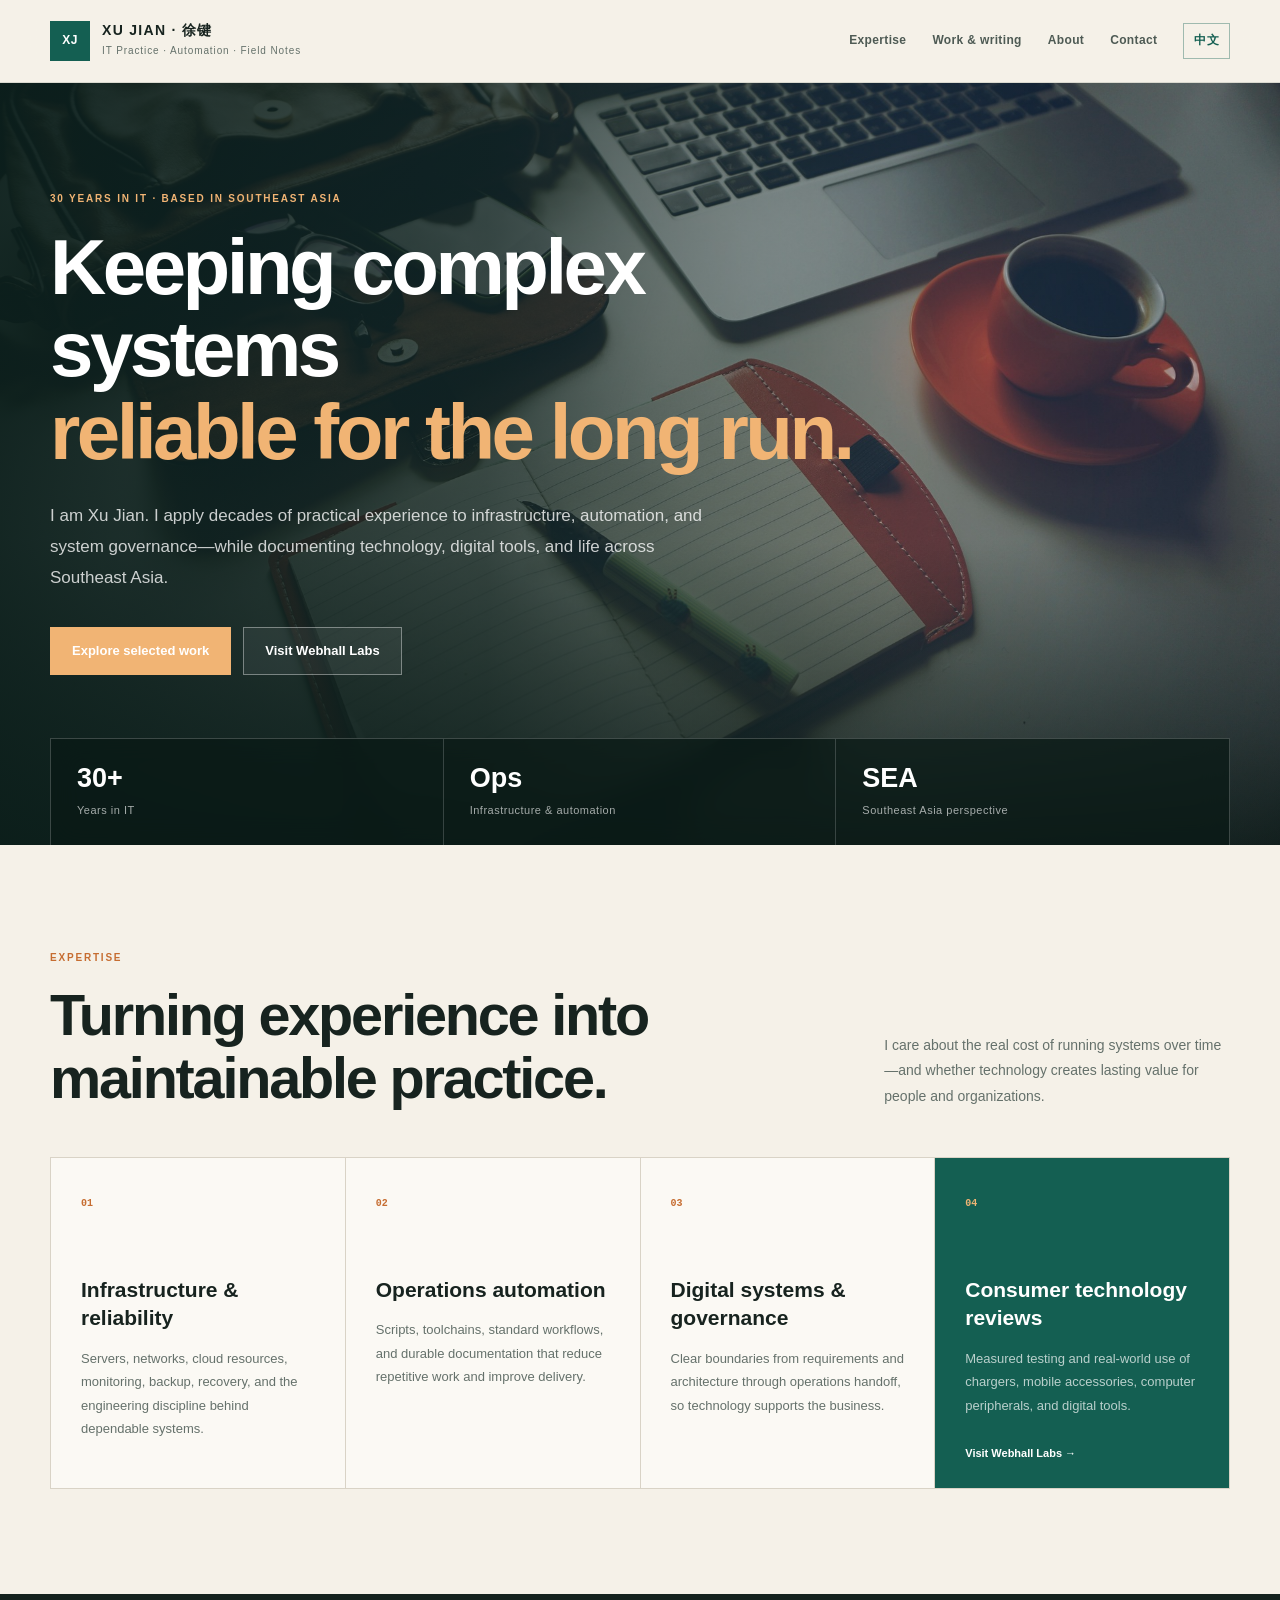
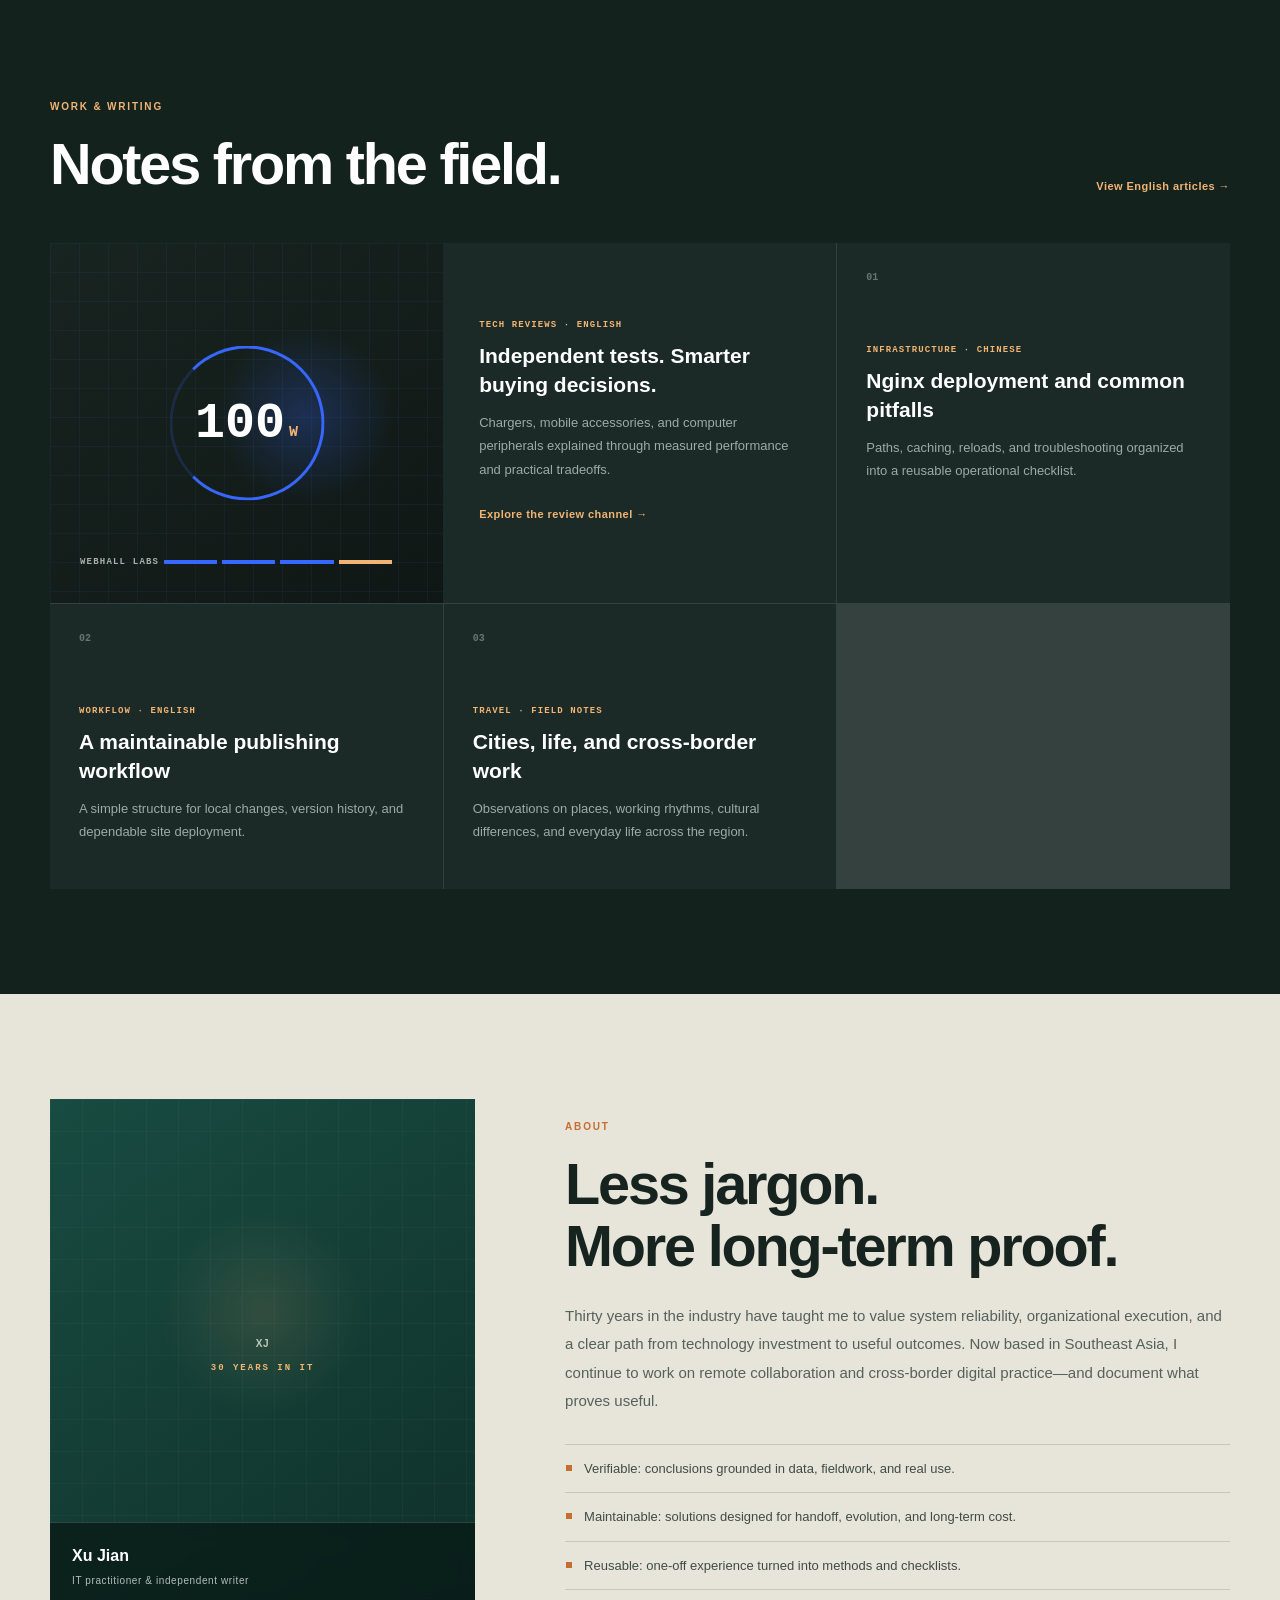
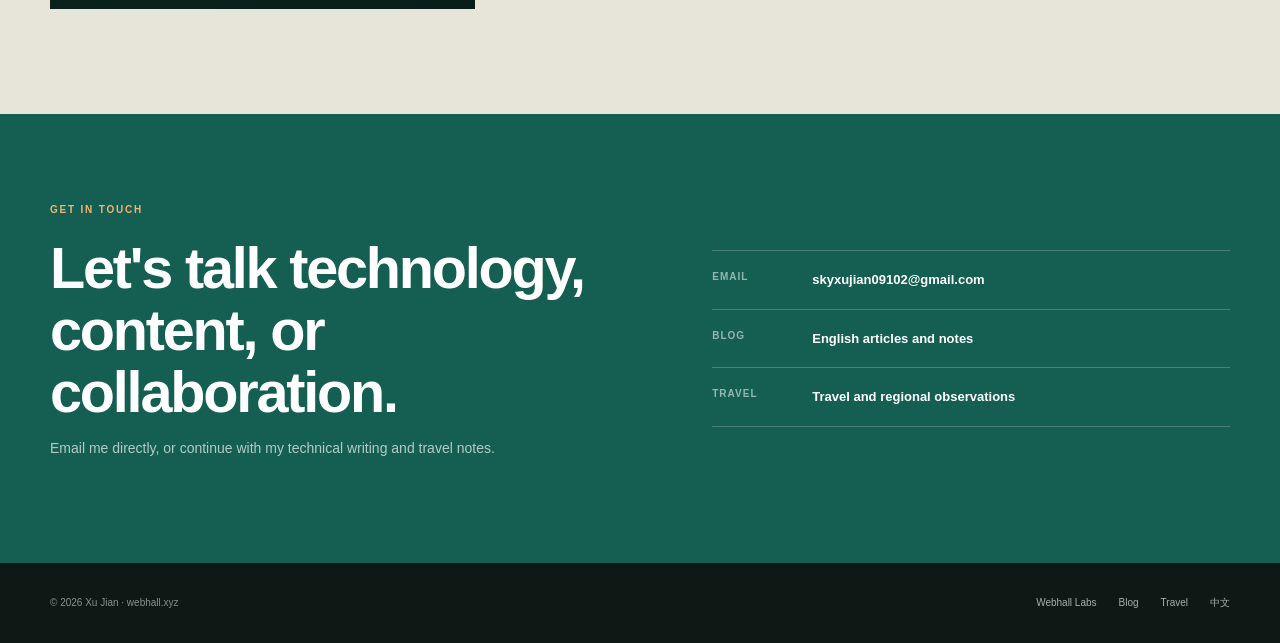
==== commit f8c0946b: "sync bilingual personal homepage" ====
--- a/en/index.html
+++ b/en/index.html
@@ -3,131 +3,210 @@
 <head>
   <meta charset="UTF-8" />
   <meta name="viewport" content="width=device-width, initial-scale=1" />
-  <title>Xu Jian | Notes &amp; Articles</title>
-
-  <meta name="description" content="Personal website: operations, automation, engineering practice, and notes.">
-  <meta name="author" content="Xu Jian">
+  <title>Xu Jian | IT Infrastructure, Automation &amp; Digital Practice</title>
+  <meta name="description" content="Xu Jian's personal site: 30 years in IT, with practical notes on infrastructure, automation, systems, technology reviews, and life in Southeast Asia." />
+  <meta name="author" content="Xu Jian" />
+  <meta name="theme-color" content="#153f38" />
+
+  <link rel="canonical" href="https://webhall.xyz/en/" />
+  <link rel="alternate" hreflang="zh-CN" href="https://webhall.xyz/" />
+  <link rel="alternate" hreflang="en" href="https://webhall.xyz/en/" />
+  <link rel="alternate" hreflang="x-default" href="https://webhall.xyz/" />
+
+  <meta property="og:type" content="website" />
+  <meta property="og:site_name" content="Xu Jian · Webhall" />
+  <meta property="og:title" content="Xu Jian | Keeping complex systems reliable" />
+  <meta property="og:description" content="Thirty years of practical experience in infrastructure, automation, systems, and digital work." />
+  <meta property="og:url" content="https://webhall.xyz/en/" />
+  <meta property="og:image" content="https://webhall.xyz/assets/img/beijing.jpg" />
+  <meta name="twitter:card" content="summary_large_image" />
 
   <link rel="stylesheet" href="/assets/css/style.css" />
+  <link rel="stylesheet" href="/assets/css/home.css" />
 </head>
 
-<body>
-  <header class="site-header">
-    <div class="container">
-      <div class="masthead">
-        <div class="brand">
-          <a href="/en/" class="brand-title">Xu Jian</a>
-          <div class="brand-sub">Ops · Automation · Engineering Practice</div>
-        </div>
-
-        <nav class="nav">
-          <a href="/en/" class="is-active">Home</a>
-          <a href="/tech/">Tech Reviews</a>
-          <a href="/en/blog/">Blog</a>
-          <a href="/travel/">Travel</a>
-          <a href="#about">About</a>
-          <a href="#contact">Contact</a>
-          <a href="/">中文</a>
-        </nav>
-      </div>
-
-      <div class="rule"></div>
+<body class="home-page">
+  <a class="home-skip" href="#main">Skip to content</a>
+
+  <header class="home-header">
+    <div class="home-shell home-header-inner">
+      <a class="home-brand" href="/en/" aria-label="Xu Jian home">
+        <span class="home-brand-mark" aria-hidden="true">XJ</span>
+        <span>
+          <strong>XU JIAN · 徐键</strong>
+          <small>IT Practice · Automation · Field Notes</small>
+        </span>
+      </a>
+
+      <nav class="home-nav" aria-label="Primary navigation">
+        <a href="#expertise">Expertise</a>
+        <a href="#work">Work &amp; writing</a>
+        <a href="#about">About</a>
+        <a href="#contact">Contact</a>
+        <a class="language-switch" href="/" lang="zh-CN">中文</a>
+      </nav>
     </div>
   </header>
 
-  <section class="banner">
-    <div class="container">
-      <div class="banner-frame">
-        <img src="/assets/img/banner.jpg" alt="Banner" loading="lazy">
-        <div class="banner-caption">
-          <div class="cap-top">Notes & Practice</div>
-          <div class="cap-title">Write things that last</div>
-          <div class="cap-sub">Ops / Automation / Reviews / Tooling</div>
-        </div>
-      </div>
+  <main id="main">
+    <section class="home-hero">
+      <img class="home-hero-image" src="/assets/img/beijing.jpg" alt="A work desk with a laptop, notebook, phone, and travel bag" />
+      <div class="home-hero-overlay"></div>
+      <div class="home-shell home-hero-content">
+        <p class="home-kicker">30 YEARS IN IT · BASED IN SOUTHEAST ASIA</p>
+        <h1>Keeping complex systems<br /><em>reliable for the long run.</em></h1>
+        <p class="home-hero-lede">
+          I am Xu Jian. I apply decades of practical experience to infrastructure, automation,
+          and system governance—while documenting technology, digital tools, and life across Southeast Asia.
+        </p>
+        <div class="home-actions">
+          <a class="home-button home-button-primary" href="#work">Explore selected work</a>
+          <a class="home-button home-button-ghost" href="/tech/">Visit Webhall Labs</a>
+        </div>
+      </div>
+
+      <div class="home-shell home-hero-facts" aria-label="Experience overview">
+        <div><strong>30+</strong><span>Years in IT</span></div>
+        <div><strong>Ops</strong><span>Infrastructure &amp; automation</span></div>
+        <div><strong>SEA</strong><span>Southeast Asia perspective</span></div>
+      </div>
+    </section>
+
+    <section class="home-section expertise-section" id="expertise">
+      <div class="home-shell">
+        <div class="home-section-heading">
+          <div>
+            <p class="home-eyebrow">Expertise</p>
+            <h2>Turning experience into<br />maintainable practice.</h2>
+          </div>
+          <p>I care about the real cost of running systems over time—and whether technology creates lasting value for people and organizations.</p>
+        </div>
+
+        <div class="expertise-grid">
+          <article class="expertise-card">
+            <span>01</span>
+            <h3>Infrastructure &amp; reliability</h3>
+            <p>Servers, networks, cloud resources, monitoring, backup, recovery, and the engineering discipline behind dependable systems.</p>
+          </article>
+          <article class="expertise-card">
+            <span>02</span>
+            <h3>Operations automation</h3>
+            <p>Scripts, toolchains, standard workflows, and durable documentation that reduce repetitive work and improve delivery.</p>
+          </article>
+          <article class="expertise-card">
+            <span>03</span>
+            <h3>Digital systems &amp; governance</h3>
+            <p>Clear boundaries from requirements and architecture through operations handoff, so technology supports the business.</p>
+          </article>
+          <article class="expertise-card expertise-card-accent">
+            <span>04</span>
+            <h3>Consumer technology reviews</h3>
+            <p>Measured testing and real-world use of chargers, mobile accessories, computer peripherals, and digital tools.</p>
+            <a href="/tech/">Visit Webhall Labs →</a>
+          </article>
+        </div>
+      </div>
+    </section>
+
+    <section class="home-section work-section" id="work">
+      <div class="home-shell">
+        <div class="home-section-heading work-heading">
+          <div>
+            <p class="home-eyebrow">Work &amp; writing</p>
+            <h2>Notes from the field.</h2>
+          </div>
+          <a class="home-text-link" href="/en/blog/">View English articles →</a>
+        </div>
+
+        <div class="work-grid">
+          <article class="work-card work-card-featured">
+            <div class="work-visual work-visual-lab" aria-hidden="true">
+              <span>WEBHALL LABS</span>
+              <strong>100<small>W</small></strong>
+              <i></i><i></i><i></i><i></i>
+            </div>
+            <div class="work-copy">
+              <p class="work-meta">TECH REVIEWS · ENGLISH</p>
+              <h3><a href="/tech/">Independent tests. Smarter buying decisions.</a></h3>
+              <p>Chargers, mobile accessories, and computer peripherals explained through measured performance and practical tradeoffs.</p>
+              <a class="home-text-link" href="/tech/">Explore the review channel →</a>
+            </div>
+          </article>
+
+          <article class="work-card">
+            <div class="work-index">01</div>
+            <p class="work-meta">INFRASTRUCTURE · CHINESE</p>
+            <h3><a href="/blog/posts/2025-02-nginx-notes.html">Nginx deployment and common pitfalls</a></h3>
+            <p>Paths, caching, reloads, and troubleshooting organized into a reusable operational checklist.</p>
+          </article>
+
+          <article class="work-card">
+            <div class="work-index">02</div>
+            <p class="work-meta">WORKFLOW · ENGLISH</p>
+            <h3><a href="/en/blog/posts/2025-01-first-post.html">A maintainable publishing workflow</a></h3>
+            <p>A simple structure for local changes, version history, and dependable site deployment.</p>
+          </article>
+
+          <article class="work-card">
+            <div class="work-index">03</div>
+            <p class="work-meta">TRAVEL · FIELD NOTES</p>
+            <h3><a href="/travel/">Cities, life, and cross-border work</a></h3>
+            <p>Observations on places, working rhythms, cultural differences, and everyday life across the region.</p>
+          </article>
+        </div>
+      </div>
+    </section>
+
+    <section class="home-section about-home-section" id="about">
+      <div class="home-shell about-home-grid">
+        <div class="about-portrait">
+          <div class="portrait-monogram" aria-hidden="true"><span>XJ</span><small>30 YEARS IN IT</small></div>
+          <div class="portrait-caption"><strong>Xu Jian</strong><span>IT practitioner &amp; independent writer</span></div>
+        </div>
+
+        <div class="about-home-copy">
+          <p class="home-eyebrow">About</p>
+          <h2>Less jargon.<br />More long-term proof.</h2>
+          <p>
+            Thirty years in the industry have taught me to value system reliability, organizational execution,
+            and a clear path from technology investment to useful outcomes. Now based in Southeast Asia, I continue
+            to work on remote collaboration and cross-border digital practice—and document what proves useful.
+          </p>
+          <ul>
+            <li>Verifiable: conclusions grounded in data, fieldwork, and real use.</li>
+            <li>Maintainable: solutions designed for handoff, evolution, and long-term cost.</li>
+            <li>Reusable: one-off experience turned into methods and checklists.</li>
+          </ul>
+        </div>
+      </div>
+    </section>
+
+    <section class="contact-home-section" id="contact">
+      <div class="home-shell contact-home-inner">
+        <div>
+          <p class="home-eyebrow">Get in touch</p>
+          <h2>Let's talk technology, content, or collaboration.</h2>
+          <p>Email me directly, or continue with my technical writing and travel notes.</p>
+        </div>
+        <div class="contact-home-links">
+          <a href="mailto:skyxujian09102@gmail.com"><span>Email</span><strong>skyxujian09102@gmail.com</strong></a>
+          <a href="/en/blog/"><span>Blog</span><strong>English articles and notes</strong></a>
+          <a href="/travel/"><span>Travel</span><strong>Travel and regional observations</strong></a>
+        </div>
+      </div>
+    </section>
+  </main>
+
+  <footer class="home-footer">
+    <div class="home-shell home-footer-inner">
+      <p>© 2026 Xu Jian · webhall.xyz</p>
+      <nav aria-label="Footer navigation">
+        <a href="/tech/">Webhall Labs</a>
+        <a href="/en/blog/">Blog</a>
+        <a href="/travel/">Travel</a>
+        <a href="/">中文</a>
+      </nav>
     </div>
-  </section>
-
-  <main class="container main">
-    <div class="layout">
-      <section class="posts">
-        <h2 class="section-title">Latest</h2>
-
-        <article class="post-item">
-          <h3><a href="/tech/">Introducing Webhall Labs</a></h3>
-          <div class="post-meta">2026-08 · Tech Reviews</div>
-          <p class="post-excerpt">
-            Independent testing and practical buying advice for chargers, mobile accessories, and computer peripherals.
-          </p>
-        </article>
-
-        <article class="post-item">
-          <h3><a href="/blog/posts/2026-02-english-study-plan.html">90‑Day English Listening & Speaking Plan (CN)</a></h3>
-          <div class="post-meta">2026-02 · Learning</div>
-          <p class="post-excerpt">
-            A three‑phase plan with resources and weekly checks. Practical and easy to execute.
-          </p>
-        </article>
-
-        <article class="post-item">
-          <h3><a href="/blog/posts/2025-02-nginx-notes.html">Nginx Deployment Notes (CN)</a></h3>
-          <div class="post-meta">2025-02 · Infrastructure</div>
-          <p class="post-excerpt">
-            Paths, caching, reloads, and troubleshooting shortcuts—kept for future me.
-          </p>
-        </article>
-
-        <article class="post-item">
-          <h3><a href="/en/blog/posts/2025-01-first-post.html">First Post (EN)</a></h3>
-          <div class="post-meta">2025-01 · Workflow</div>
-          <p class="post-excerpt">
-            A short template post for structure and future updates.
-          </p>
-        </article>
-
-        <article class="post-item">
-          <h3><a href="/en/blog/">More posts →</a></h3>
-          <div class="post-meta">Updates ongoing</div>
-          <p class="post-excerpt">
-            See the English blog index for the full list.
-          </p>
-        </article>
-      </section>
-
-      <aside class="sidebar">
-        <div class="side-card">
-          <h3 class="side-title">About</h3>
-          <p class="side-text" id="about">
-            I work in IT operations and automation, focused on maintainable and verifiable engineering.
-            This site records checklists, tools, and postmortems.
-          </p>
-        </div>
-
-        <div class="side-card">
-          <h3 class="side-title">Quick Links</h3>
-          <ul class="side-links">
-            <li><a href="/tech/">Webhall Labs</a></li>
-            <li><a href="/en/blog/">Blog</a></li>
-            <li><a href="#contact">Contact</a></li>
-            <li><a href="/">中文</a></li>
-          </ul>
-        </div>
-
-        <div class="side-card" id="contact">
-          <h3 class="side-title">Contact</h3>
-          <p class="side-text">
-            Email：<a href="mailto:skyxujian09102@gmail.com">skyxujian09102@gmail.com</a>
-          </p>
-        </div>
-      </aside>
-    </div>
-
-    <footer class="site-footer">
-      <div class="rule"></div>
-      <div class="footer-text">© 2026 Xu Jian</div>
-    </footer>
-  </main>
-
-  <script src="/assets/js/main.js"></script>
+  </footer>
 </body>
 </html>
--- a/assets/css/home.css
+++ b/assets/css/home.css
@@ -0,0 +1,201 @@
+:root {
+  --home-paper: #f5f1e8;
+  --home-paper-light: #fbf9f4;
+  --home-ink: #17231f;
+  --home-green: #145f52;
+  --home-green-dark: #103f37;
+  --home-sage: #dfe8dc;
+  --home-orange: #c66d31;
+  --home-muted: #65716b;
+  --home-line: #d9d3c6;
+  --home-shell: 1180px;
+}
+
+.home-page {
+  margin: 0;
+  color: var(--home-ink);
+  background: var(--home-paper);
+  font-family: Inter, ui-sans-serif, -apple-system, BlinkMacSystemFont, "Segoe UI", "PingFang SC", sans-serif;
+  line-height: 1.65;
+}
+
+.home-page * { box-sizing: border-box; }
+.home-page a { color: inherit; }
+.home-shell { width: min(calc(100% - 44px), var(--home-shell)); margin-inline: auto; }
+.home-skip { position: fixed; top: -80px; left: 16px; z-index: 100; padding: 10px 14px; color: #fff; background: var(--home-green); }
+.home-skip:focus { top: 16px; }
+
+.home-header {
+  position: sticky;
+  top: 0;
+  z-index: 30;
+  padding: 0;
+  color: var(--home-ink);
+  background: rgba(245, 241, 232, .93);
+  border-bottom: 1px solid rgba(23, 35, 31, .12);
+  backdrop-filter: blur(18px);
+}
+
+.home-header-inner { min-height: 82px; display: flex; align-items: center; justify-content: space-between; gap: 28px; }
+.home-brand { display: inline-flex; align-items: center; gap: 12px; text-decoration: none; }
+.home-brand > span:last-child { display: grid; }
+.home-brand strong { font-size: 14px; letter-spacing: 1.3px; line-height: 1.15; }
+.home-brand small { margin-top: 5px; color: var(--home-muted); font-size: 10px; letter-spacing: .9px; }
+.home-brand-mark {
+  display: grid;
+  width: 40px;
+  height: 40px;
+  place-items: center;
+  color: #fff;
+  background: var(--home-green);
+  font-size: 12px;
+  font-weight: 800;
+  letter-spacing: .4px;
+}
+
+.home-nav { display: flex; align-items: center; gap: 26px; }
+.home-nav a { color: #4e5a54; font-size: 12px; font-weight: 600; letter-spacing: .35px; text-decoration: none; }
+.home-nav a:hover, .home-nav a:focus-visible { color: var(--home-green); }
+.home-nav .language-switch { min-width: 42px; padding: 7px 10px; color: var(--home-green); border: 1px solid rgba(20,95,82,.38); text-align: center; }
+
+.home-hero { position: relative; min-height: 680px; overflow: hidden; color: #fff; background: #15211e; }
+.home-hero-image { position: absolute; inset: 0; width: 100%; height: 100%; object-fit: cover; object-position: center 48%; }
+.home-hero-overlay {
+  position: absolute;
+  inset: 0;
+  background:
+    linear-gradient(90deg, rgba(11,30,26,.94) 0%, rgba(11,30,26,.78) 38%, rgba(11,30,26,.32) 70%, rgba(11,30,26,.2) 100%),
+    linear-gradient(0deg, rgba(8,21,18,.82) 0%, transparent 40%);
+}
+.home-hero-content { position: relative; z-index: 2; padding-top: 108px; padding-bottom: 170px; }
+.home-kicker, .home-eyebrow { margin: 0 0 18px; color: #f1b474; font-size: 10px; font-weight: 800; letter-spacing: 1.8px; text-transform: uppercase; }
+.home-hero h1 { margin: 0; max-width: 850px; color: #fff; font-size: clamp(48px, 6.2vw, 78px); line-height: 1.06; letter-spacing: -3.5px; text-wrap: balance; }
+.home-hero h1 em { color: #f1b474; font-style: normal; }
+.home-hero-lede { max-width: 675px; margin: 26px 0 0; color: rgba(255,255,255,.78); font-size: 17px; line-height: 1.85; }
+.home-actions { display: flex; flex-wrap: wrap; gap: 12px; margin-top: 33px; }
+.home-button { display: inline-flex; min-height: 48px; align-items: center; justify-content: center; padding: 11px 21px; border: 1px solid transparent; font-size: 13px; font-weight: 750; text-decoration: none; transition: transform .18s ease, background .18s ease, border-color .18s ease; }
+.home-button:hover { transform: translateY(-2px); }
+.home-button-primary { color: #183029; background: #f1b474; }
+.home-button-primary:hover { background: #ffc687; }
+.home-button-ghost { color: #fff; border-color: rgba(255,255,255,.38); background: rgba(255,255,255,.06); }
+.home-button-ghost:hover { border-color: rgba(255,255,255,.72); background: rgba(255,255,255,.12); }
+.home-hero-facts { position: absolute; z-index: 3; right: 0; bottom: 0; left: 0; display: grid; grid-template-columns: repeat(3, 1fr); border: 1px solid rgba(255,255,255,.2); border-bottom: 0; background: rgba(10,26,22,.76); backdrop-filter: blur(14px); }
+.home-hero-facts div { min-height: 106px; display: flex; flex-direction: column; justify-content: center; padding: 19px 26px; border-right: 1px solid rgba(255,255,255,.18); }
+.home-hero-facts div:last-child { border-right: 0; }
+.home-hero-facts strong { color: #fff; font-size: 27px; line-height: 1; }
+.home-hero-facts span { margin-top: 9px; color: rgba(255,255,255,.63); font-size: 11px; letter-spacing: .5px; }
+
+.home-section { padding-block: 105px; }
+.home-section-heading { display: grid; grid-template-columns: 1.2fr .55fr; align-items: end; gap: 80px; margin-bottom: 48px; }
+.home-section-heading h2, .about-home-copy h2, .contact-home-inner h2 { margin: 0; color: var(--home-ink); font-size: clamp(36px, 4.5vw, 58px); line-height: 1.08; letter-spacing: -2.2px; }
+.home-section-heading > p { margin: 0; color: var(--home-muted); font-size: 14px; line-height: 1.8; }
+.home-eyebrow { color: var(--home-orange); }
+
+.expertise-section { background: var(--home-paper); }
+.expertise-grid { display: grid; grid-template-columns: repeat(4, 1fr); gap: 1px; border: 1px solid var(--home-line); background: var(--home-line); }
+.expertise-card { position: relative; min-height: 330px; padding: 30px; background: var(--home-paper-light); }
+.expertise-card > span { color: var(--home-orange); font: 700 10px ui-monospace, SFMono-Regular, Menlo, monospace; }
+.expertise-card h3 { margin: 62px 0 14px; font-size: 21px; line-height: 1.35; }
+.expertise-card p { margin: 0; color: var(--home-muted); font-size: 13px; line-height: 1.8; }
+.expertise-card a { position: absolute; left: 30px; bottom: 26px; color: inherit; font-size: 11px; font-weight: 800; text-decoration: none; }
+.expertise-card-accent { color: #fff; background: var(--home-green); }
+.expertise-card-accent > span { color: #f1b474; }
+.expertise-card-accent p { color: rgba(255,255,255,.7); }
+
+.work-section { color: #f6f3eb; background: #14221e; }
+.work-section .home-section-heading h2 { color: #fff; }
+.work-section .home-eyebrow { color: #f1b474; }
+.work-heading { grid-template-columns: 1fr auto; }
+.home-text-link { color: var(--home-green); font-size: 11px; font-weight: 800; letter-spacing: .45px; text-decoration: none; }
+.work-section .home-text-link { color: #f1b474; }
+.work-grid { display: grid; grid-template-columns: repeat(3, 1fr); gap: 1px; background: rgba(255,255,255,.14); }
+.work-card { min-height: 285px; padding: 29px; background: #1b2a26; }
+.work-card-featured { grid-column: span 2; display: grid; grid-template-columns: 1fr 1fr; padding: 0; }
+.work-visual { position: relative; min-height: 360px; overflow: hidden; background: #101a17; }
+.work-visual-lab { padding: 30px; background: radial-gradient(circle at 65% 48%, rgba(55,103,255,.25), transparent 28%), linear-gradient(145deg, #18241f, #0f1715); }
+.work-visual-lab::before { content: ""; position: absolute; inset: 0; opacity: .32; background-image: linear-gradient(rgba(83,126,255,.22) 1px, transparent 1px), linear-gradient(90deg, rgba(83,126,255,.22) 1px, transparent 1px); background-size: 29px 29px; }
+.work-visual-lab > span { position: relative; color: #a7b0ab; font: 700 9px ui-monospace, monospace; letter-spacing: 1.2px; }
+.work-visual-lab strong { position: absolute; top: 50%; left: 50%; display: flex; width: 155px; height: 155px; align-items: center; justify-content: center; color: #fff; border: 3px solid #3767ff; border-left-color: rgba(55,103,255,.18); border-radius: 50%; font: 800 50px ui-monospace, monospace; transform: translate(-50%,-50%); }
+.work-visual-lab strong small { margin: 18px 0 0 4px; color: #f1b474; font-size: 15px; }
+.work-visual-lab i { position: relative; display: inline-block; width: 16%; height: 4px; margin: 287px 5px 0 0; background: #3767ff; }
+.work-visual-lab i:last-child { background: #f1b474; }
+.work-copy { align-self: center; padding: 36px; }
+.work-card h3 { margin: 12px 0; color: #fff; font-size: 21px; line-height: 1.35; }
+.work-card h3 a { text-decoration: none; }
+.work-card h3 a:hover { color: #f1b474; }
+.work-card p:not(.work-meta) { margin: 0; color: #9eaaa4; font-size: 13px; line-height: 1.8; }
+.work-meta { margin: 0; color: #f1b474; font: 700 9px ui-monospace, monospace; letter-spacing: 1.1px; }
+.work-copy .home-text-link { display: inline-block; margin-top: 24px; }
+.work-index { margin-bottom: 62px; color: #68756f; font: 700 10px ui-monospace, monospace; }
+
+.about-home-section { background: #e7e4da; }
+.about-home-grid { display: grid; grid-template-columns: .78fr 1.22fr; gap: 90px; align-items: center; }
+.about-portrait { position: relative; min-height: 510px; overflow: hidden; background: var(--home-green-dark); }
+.portrait-monogram { position: absolute; inset: 0; display: grid; place-content: center; text-align: center; background: radial-gradient(circle at 50% 42%, rgba(241,180,116,.13), transparent 28%), linear-gradient(145deg, #184b41, #0f302a); }
+.portrait-monogram::before { content: ""; position: absolute; inset: 0; opacity: .18; background-image: linear-gradient(rgba(255,255,255,.16) 1px, transparent 1px), linear-gradient(90deg, rgba(255,255,255,.16) 1px, transparent 1px); background-size: 32px 32px; }
+.portrait-monogram span { position: relative; color: #f4eee2; font-size: 96px; font-weight: 800; letter-spacing: -7px; line-height: 1; }
+.portrait-monogram small { position: relative; margin-top: 14px; color: #f1b474; font: 700 9px ui-monospace, monospace; letter-spacing: 2px; }
+.about-portrait > .portrait-caption { position: absolute; right: 0; bottom: 0; left: 0; display: grid; padding: 20px 22px; color: #fff; border-top: 1px solid rgba(255,255,255,.16); background: rgba(8,24,20,.72); backdrop-filter: blur(8px); }
+.about-portrait strong { font-size: 16px; }
+.about-portrait span { margin-top: 4px; color: rgba(255,255,255,.7); font-size: 10px; letter-spacing: .6px; }
+.about-home-copy > p:not(.home-eyebrow) { margin: 24px 0 0; color: #55615b; font-size: 15px; line-height: 1.9; }
+.about-home-copy ul { margin: 28px 0 0; padding: 0; list-style: none; border-top: 1px solid #c9c6bd; }
+.about-home-copy li { padding: 13px 0 13px 21px; color: #3f4c46; border-bottom: 1px solid #c9c6bd; font-size: 13px; }
+.about-home-copy li::before { content: ""; display: inline-block; width: 6px; height: 6px; margin: 0 12px 2px -20px; background: var(--home-orange); }
+
+.contact-home-section { padding-block: 88px; color: #fff; background: var(--home-green); }
+.contact-home-inner { display: grid; grid-template-columns: 1.05fr .95fr; gap: 90px; align-items: center; }
+.contact-home-inner h2 { color: #fff; }
+.contact-home-inner > div:first-child > p:last-child { color: rgba(255,255,255,.68); font-size: 14px; }
+.contact-home-section .home-eyebrow { color: #f1b474; }
+.contact-home-links { border-top: 1px solid rgba(255,255,255,.22); }
+.contact-home-links a { display: grid; grid-template-columns: 80px 1fr; gap: 20px; padding: 18px 0; border-bottom: 1px solid rgba(255,255,255,.22); text-decoration: none; }
+.contact-home-links a:hover strong { color: #f1b474; }
+.contact-home-links span { color: rgba(255,255,255,.55); font-size: 10px; font-weight: 800; letter-spacing: 1px; text-transform: uppercase; }
+.contact-home-links strong { font-size: 13px; transition: color .18s ease; overflow-wrap: anywhere; }
+
+.home-footer { padding-block: 32px; color: #89938e; background: #0e1916; }
+.home-footer-inner { display: flex; align-items: center; justify-content: space-between; gap: 30px; }
+.home-footer p { margin: 0; font-size: 10px; }
+.home-footer nav { display: flex; flex-wrap: wrap; gap: 22px; }
+.home-footer a { color: #a8b0ac; font-size: 10px; text-decoration: none; }
+.home-footer a:hover { color: #fff; }
+
+@media (max-width: 980px) {
+  .home-nav { gap: 15px; }
+  .expertise-grid { grid-template-columns: repeat(2, 1fr); }
+  .work-grid { grid-template-columns: repeat(2, 1fr); }
+  .work-card-featured { grid-column: span 2; }
+  .home-section-heading, .about-home-grid, .contact-home-inner { grid-template-columns: 1fr; gap: 40px; }
+  .about-portrait { max-width: 560px; }
+}
+
+@media (max-width: 720px) {
+  .home-shell { width: min(calc(100% - 30px), var(--home-shell)); }
+  .home-header-inner { min-height: 72px; }
+  .home-nav a:not(.language-switch) { display: none; }
+  .home-hero { min-height: 720px; }
+  .home-hero-content { padding-top: 80px; }
+  .home-hero h1 { font-size: clamp(43px, 13.5vw, 62px); letter-spacing: -2.5px; }
+  .home-hero-lede { font-size: 15px; }
+  .home-button { width: 100%; }
+  .home-hero-facts { grid-template-columns: 1fr; }
+  .home-hero-facts div { min-height: 69px; padding: 13px 18px; border-right: 0; border-bottom: 1px solid rgba(255,255,255,.18); }
+  .home-hero-facts strong { font-size: 19px; }
+  .home-hero-facts span { margin-top: 4px; }
+  .home-section { padding-block: 76px; }
+  .home-section-heading { margin-bottom: 34px; }
+  .expertise-grid, .work-grid { grid-template-columns: 1fr; }
+  .expertise-card { min-height: 285px; }
+  .work-card-featured { grid-column: span 1; grid-template-columns: 1fr; }
+  .work-visual { min-height: 300px; }
+  .work-card { min-height: 250px; }
+  .work-index { margin-bottom: 42px; }
+  .about-home-grid { gap: 32px; }
+  .contact-home-links a { grid-template-columns: 62px 1fr; }
+  .home-footer-inner { align-items: flex-start; flex-direction: column; }
+}
+
+@media (prefers-reduced-motion: reduce) {
+  .home-page *, .home-page *::before, .home-page *::after { transition-duration: .01ms !important; animation-duration: .01ms !important; }
+}
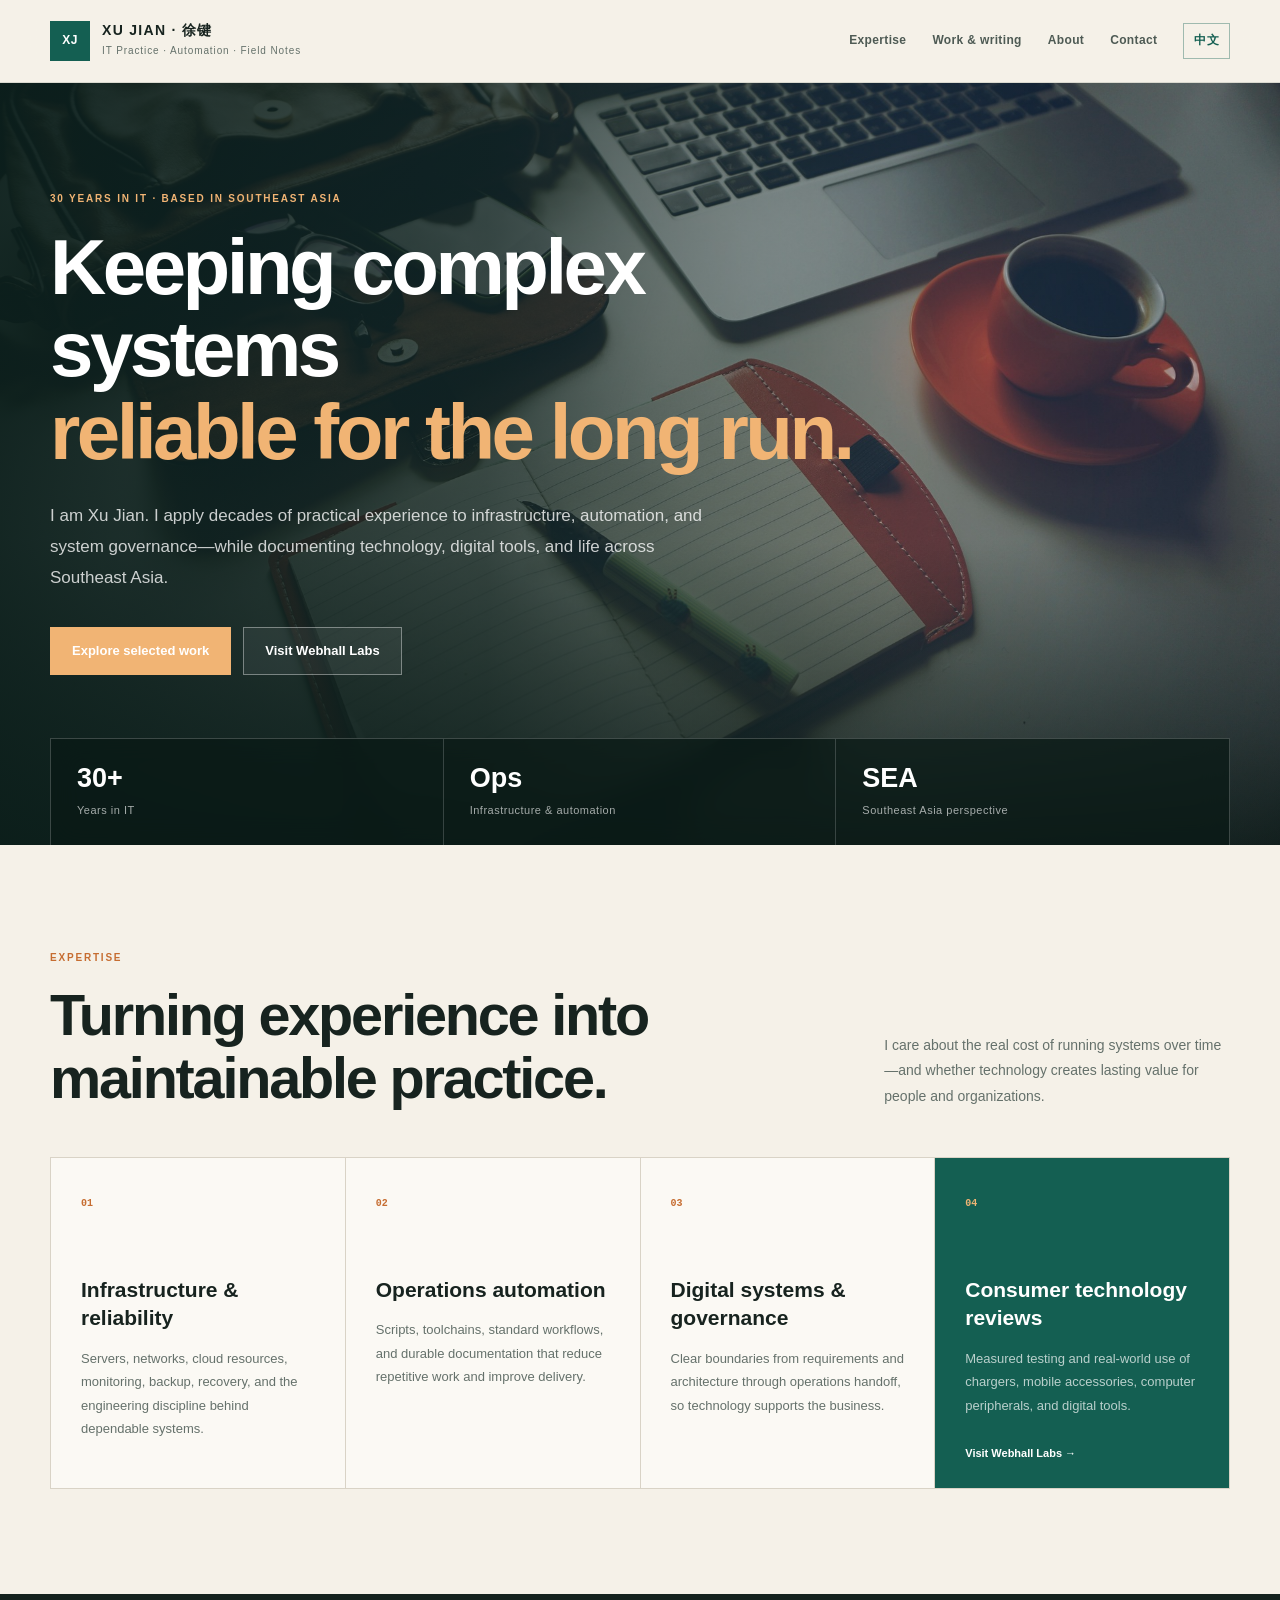
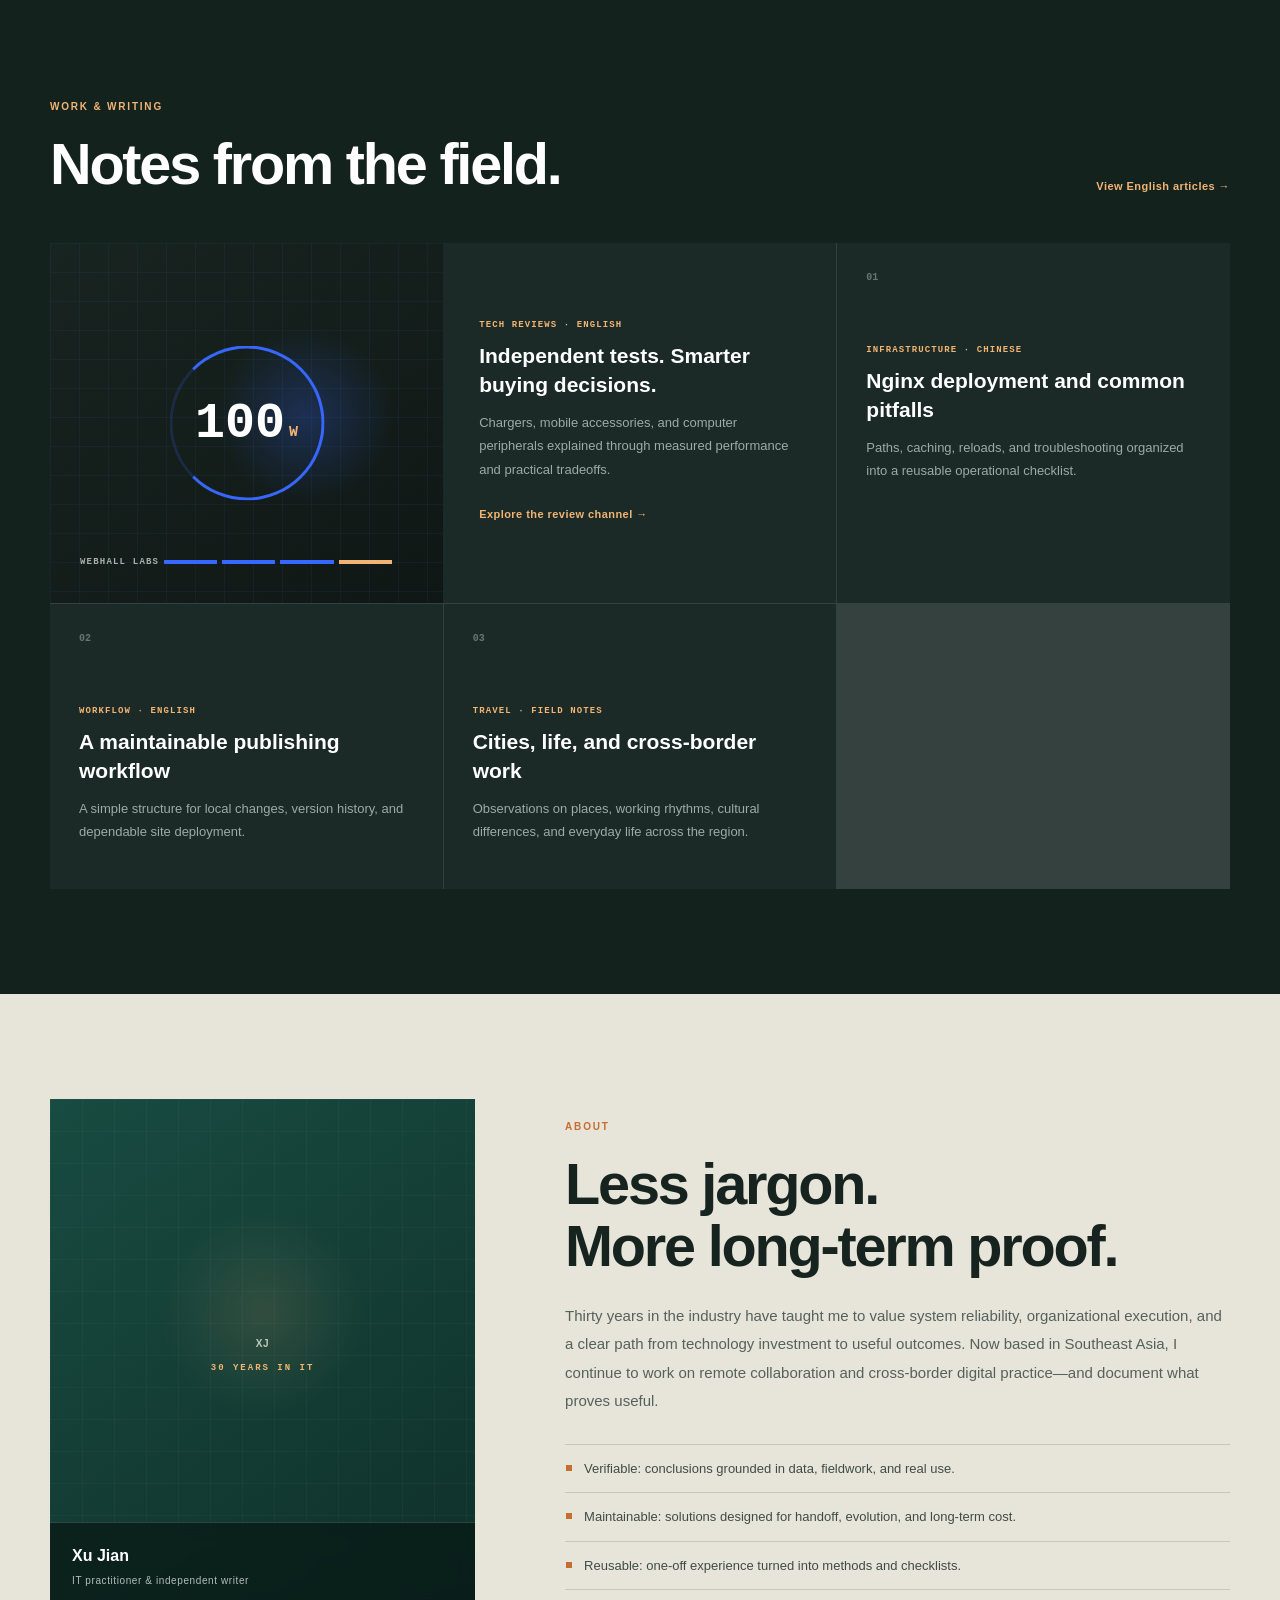
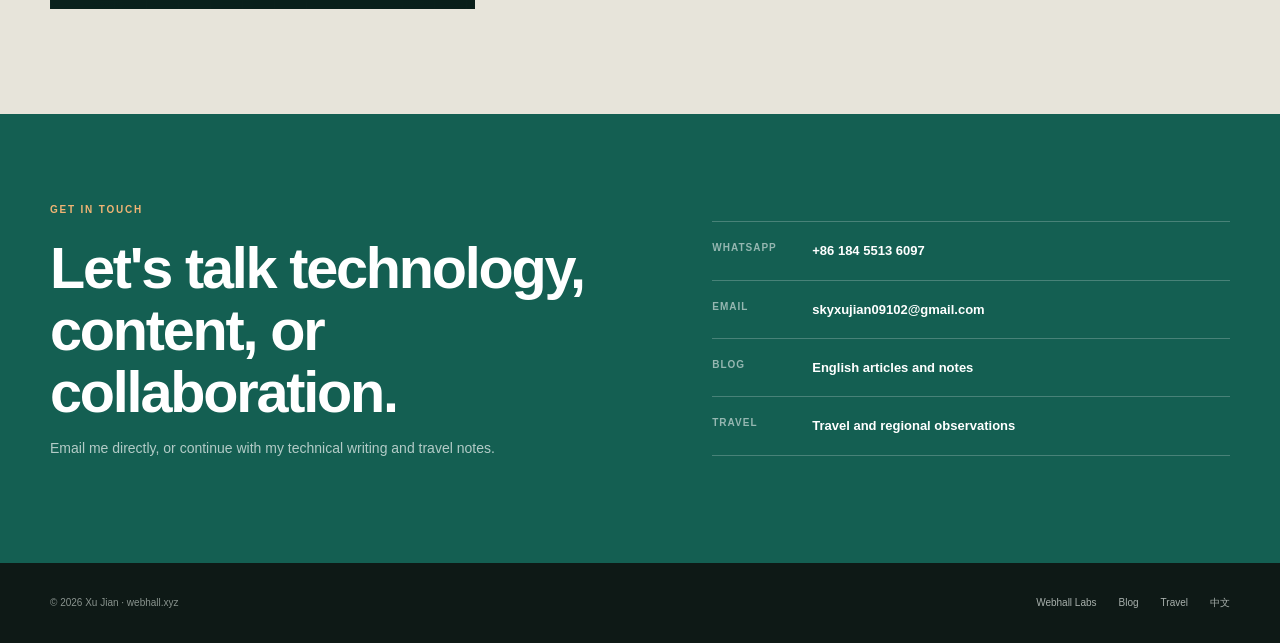
==== commit e9ef71ad: "add contact links and search metadata" ====
--- a/en/index.html
+++ b/en/index.html
@@ -19,7 +19,38 @@
   <meta property="og:description" content="Thirty years of practical experience in infrastructure, automation, systems, and digital work." />
   <meta property="og:url" content="https://webhall.xyz/en/" />
   <meta property="og:image" content="https://webhall.xyz/assets/img/beijing.jpg" />
+  <meta property="og:locale" content="en_US" />
+  <meta property="og:locale:alternate" content="zh_CN" />
   <meta name="twitter:card" content="summary_large_image" />
+
+  <script type="application/ld+json">
+  {
+    "@context": "https://schema.org",
+    "@type": "ProfilePage",
+    "@id": "https://webhall.xyz/en/#profile",
+    "url": "https://webhall.xyz/en/",
+    "name": "Xu Jian | IT Infrastructure, Automation & Digital Practice",
+    "inLanguage": "en",
+    "mainEntity": {
+      "@type": "Person",
+      "@id": "https://webhall.xyz/#person",
+      "name": "Xu Jian",
+      "alternateName": "徐键",
+      "url": "https://webhall.xyz/",
+      "email": "mailto:skyxujian09102@gmail.com",
+      "telephone": "+86-184-5513-6097",
+      "jobTitle": "IT Infrastructure and Automation Practitioner",
+      "knowsAbout": ["IT infrastructure", "operations automation", "system reliability", "consumer electronics reviews", "cross-border digital practice"],
+      "contactPoint": {
+        "@type": "ContactPoint",
+        "contactType": "business inquiries",
+        "telephone": "+86-184-5513-6097",
+        "email": "skyxujian09102@gmail.com",
+        "availableLanguage": ["English", "Chinese"]
+      }
+    }
+  }
+  </script>
 
   <link rel="stylesheet" href="/assets/css/style.css" />
   <link rel="stylesheet" href="/assets/css/home.css" />
@@ -189,6 +220,7 @@
           <p>Email me directly, or continue with my technical writing and travel notes.</p>
         </div>
         <div class="contact-home-links">
+          <a href="https://wa.me/8618455136097" target="_blank" rel="noopener noreferrer"><span>WhatsApp</span><strong>+86 184 5513 6097</strong></a>
           <a href="mailto:skyxujian09102@gmail.com"><span>Email</span><strong>skyxujian09102@gmail.com</strong></a>
           <a href="/en/blog/"><span>Blog</span><strong>English articles and notes</strong></a>
           <a href="/travel/"><span>Travel</span><strong>Travel and regional observations</strong></a>
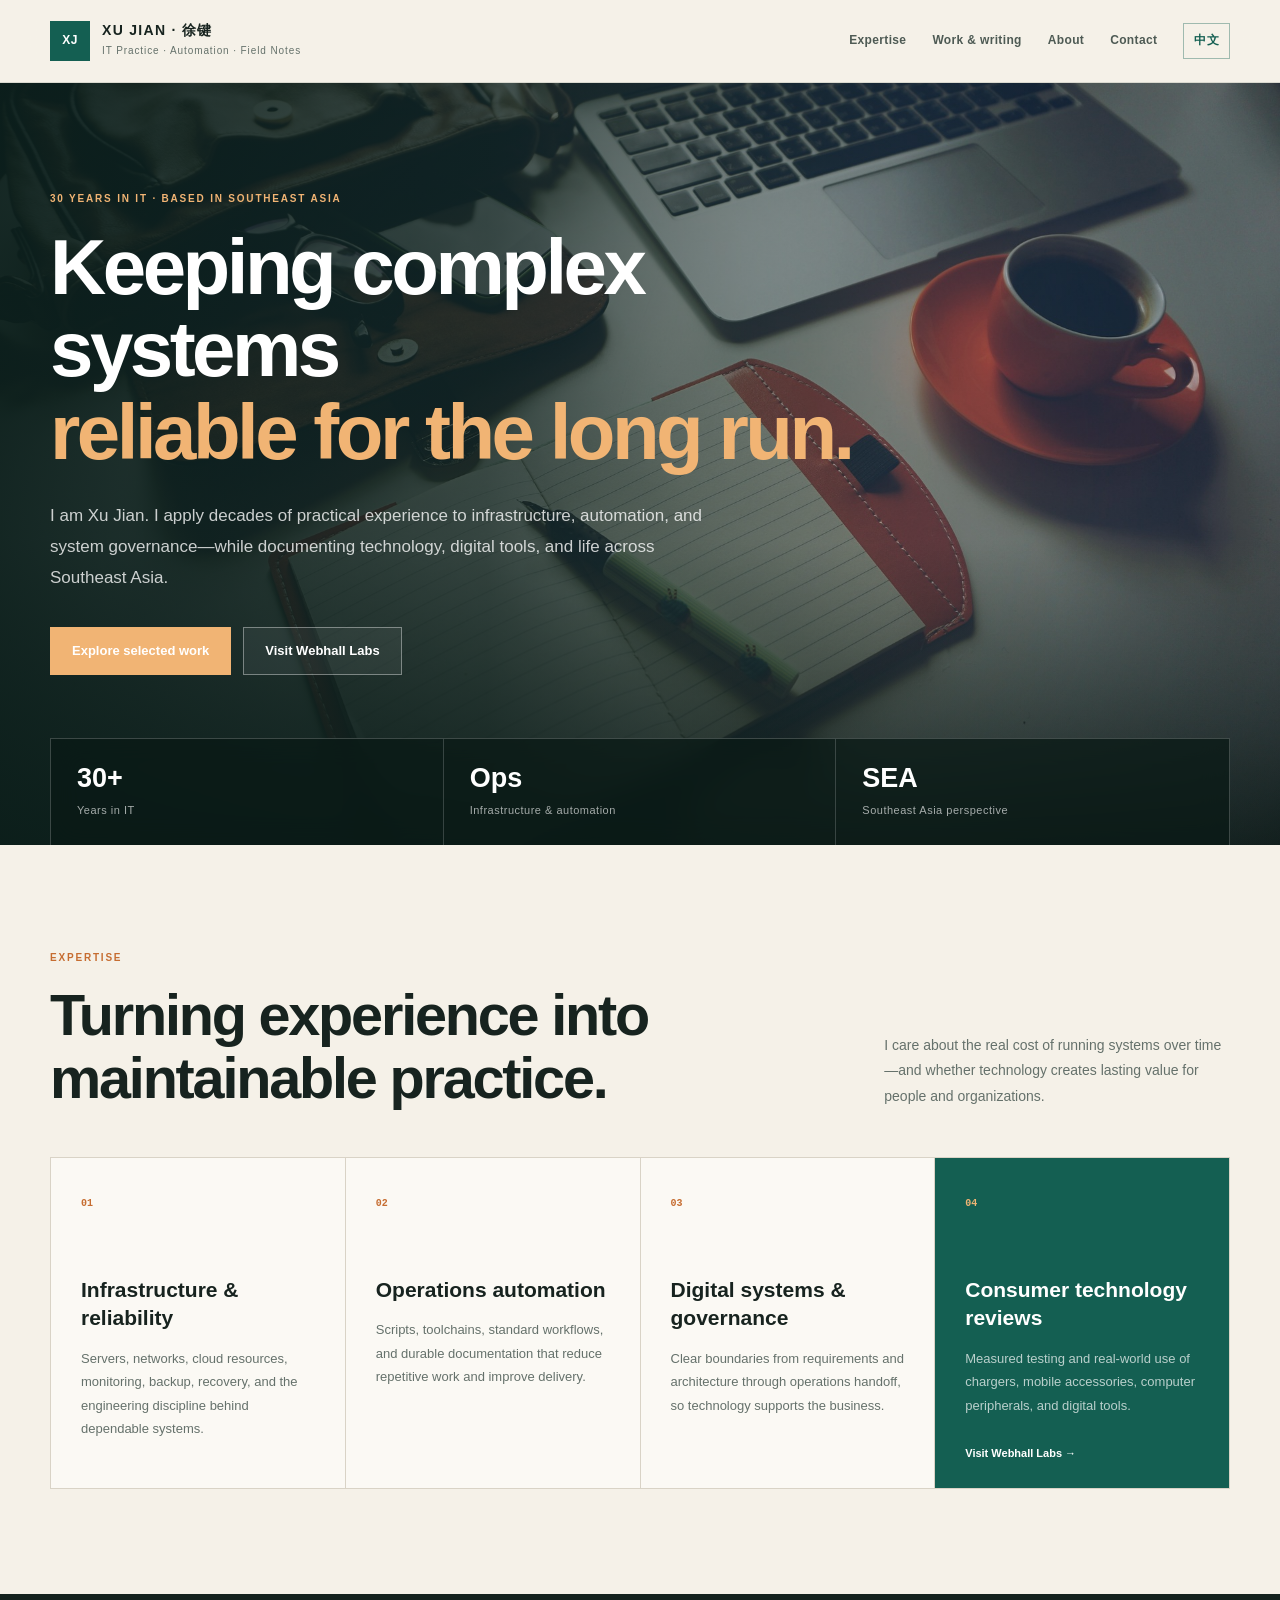
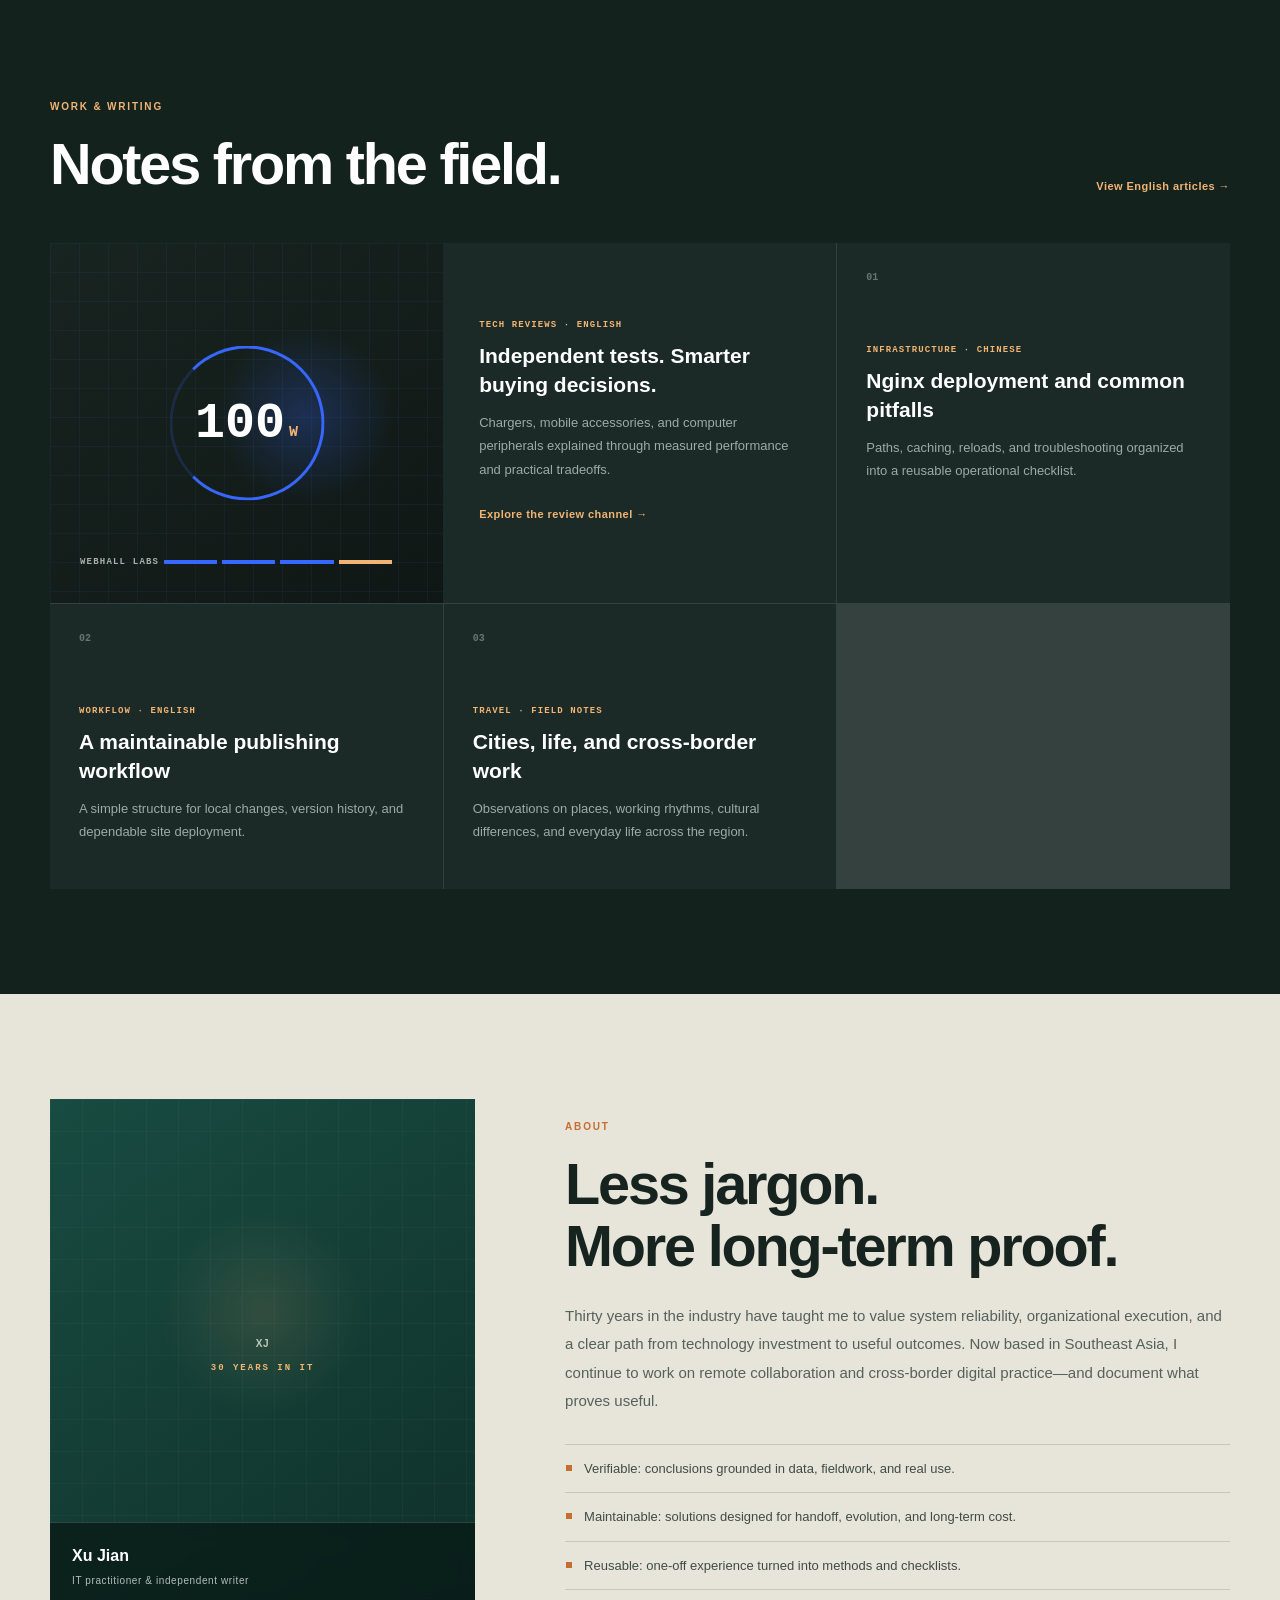
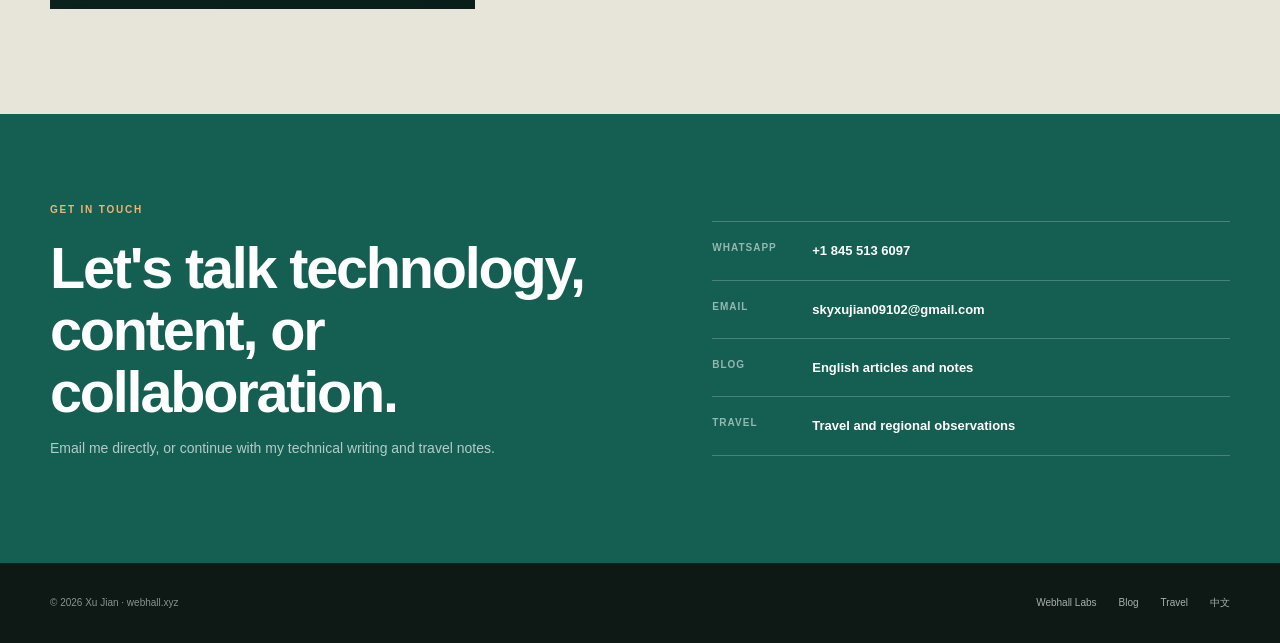
==== commit e714c9ec: "correct WhatsApp number" ====
--- a/en/index.html
+++ b/en/index.html
@@ -38,13 +38,13 @@
       "alternateName": "徐键",
       "url": "https://webhall.xyz/",
       "email": "mailto:skyxujian09102@gmail.com",
-      "telephone": "+86-184-5513-6097",
+      "telephone": "+1-845-513-6097",
       "jobTitle": "IT Infrastructure and Automation Practitioner",
       "knowsAbout": ["IT infrastructure", "operations automation", "system reliability", "consumer electronics reviews", "cross-border digital practice"],
       "contactPoint": {
         "@type": "ContactPoint",
         "contactType": "business inquiries",
-        "telephone": "+86-184-5513-6097",
+        "telephone": "+1-845-513-6097",
         "email": "skyxujian09102@gmail.com",
         "availableLanguage": ["English", "Chinese"]
       }
@@ -220,7 +220,7 @@
           <p>Email me directly, or continue with my technical writing and travel notes.</p>
         </div>
         <div class="contact-home-links">
-          <a href="https://wa.me/8618455136097" target="_blank" rel="noopener noreferrer"><span>WhatsApp</span><strong>+86 184 5513 6097</strong></a>
+          <a href="https://wa.me/18455136097" target="_blank" rel="noopener noreferrer"><span>WhatsApp</span><strong>+1 845 513 6097</strong></a>
           <a href="mailto:skyxujian09102@gmail.com"><span>Email</span><strong>skyxujian09102@gmail.com</strong></a>
           <a href="/en/blog/"><span>Blog</span><strong>English articles and notes</strong></a>
           <a href="/travel/"><span>Travel</span><strong>Travel and regional observations</strong></a>
